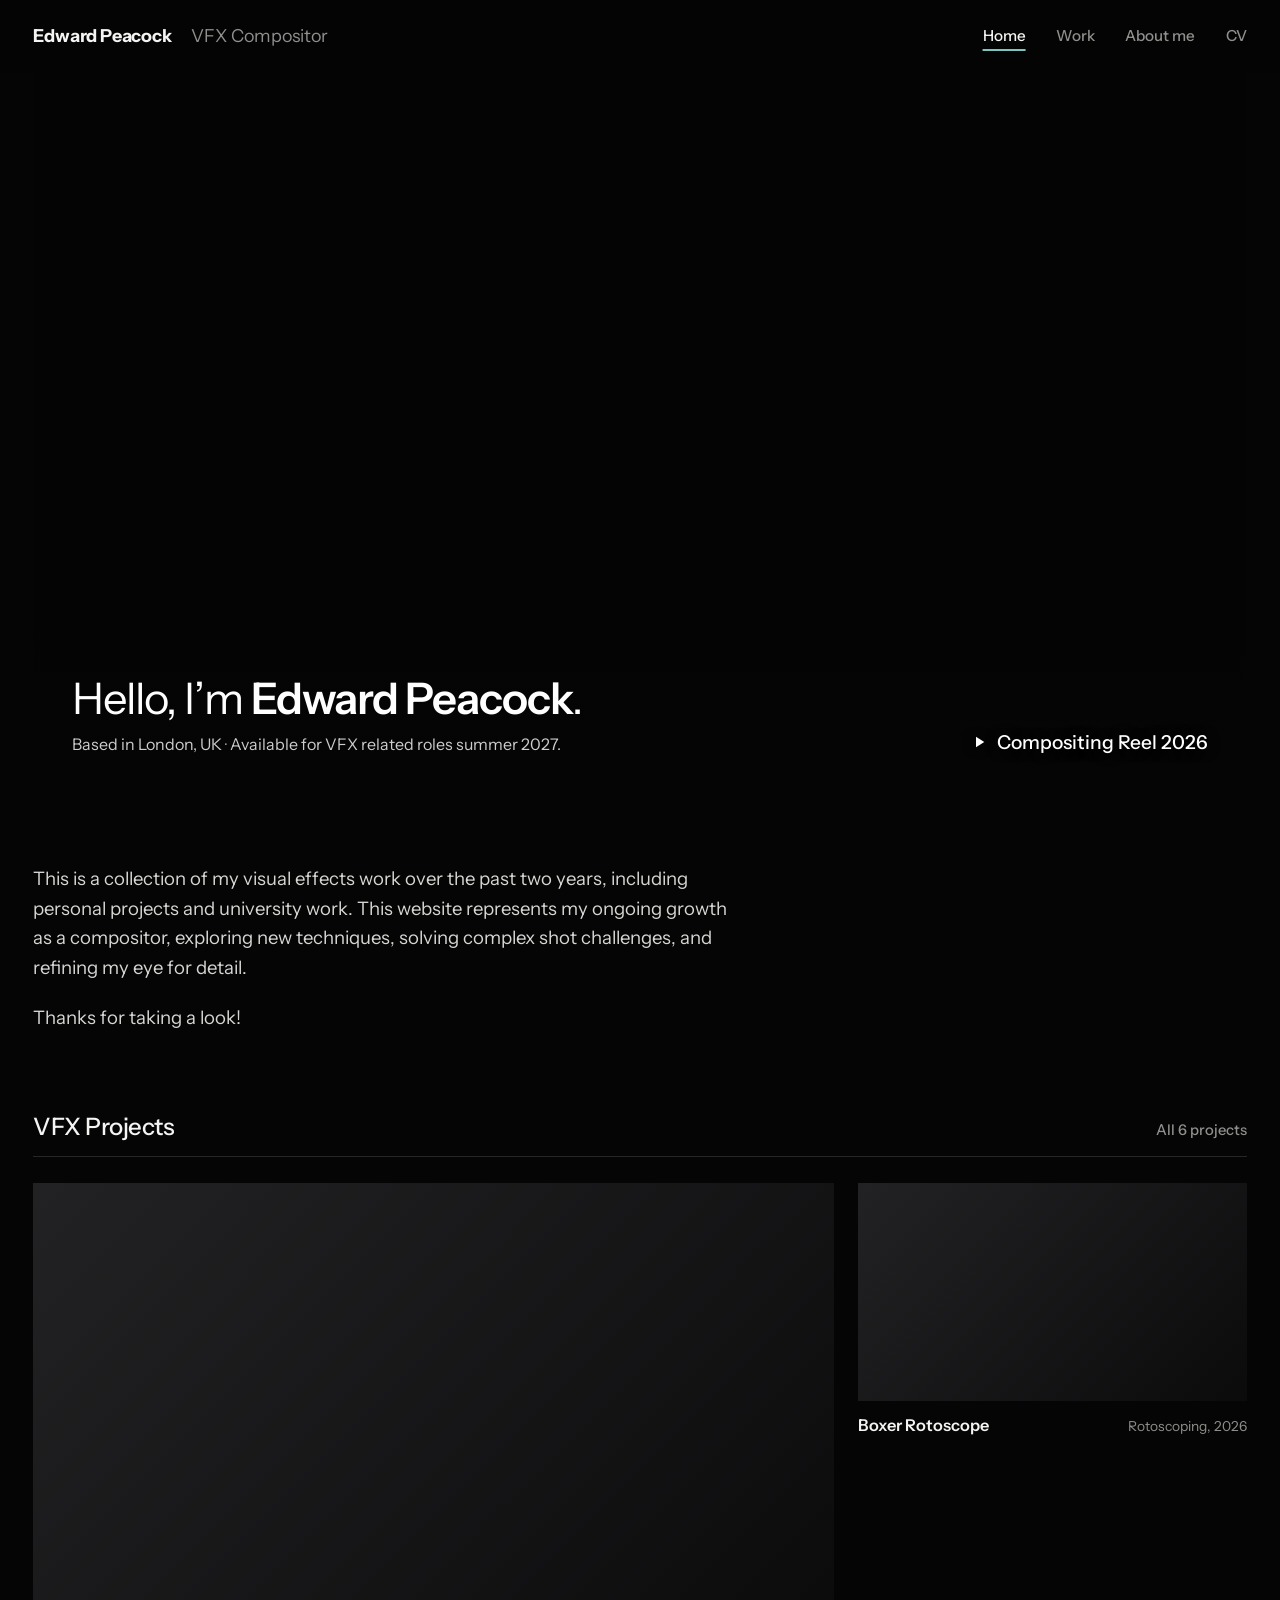
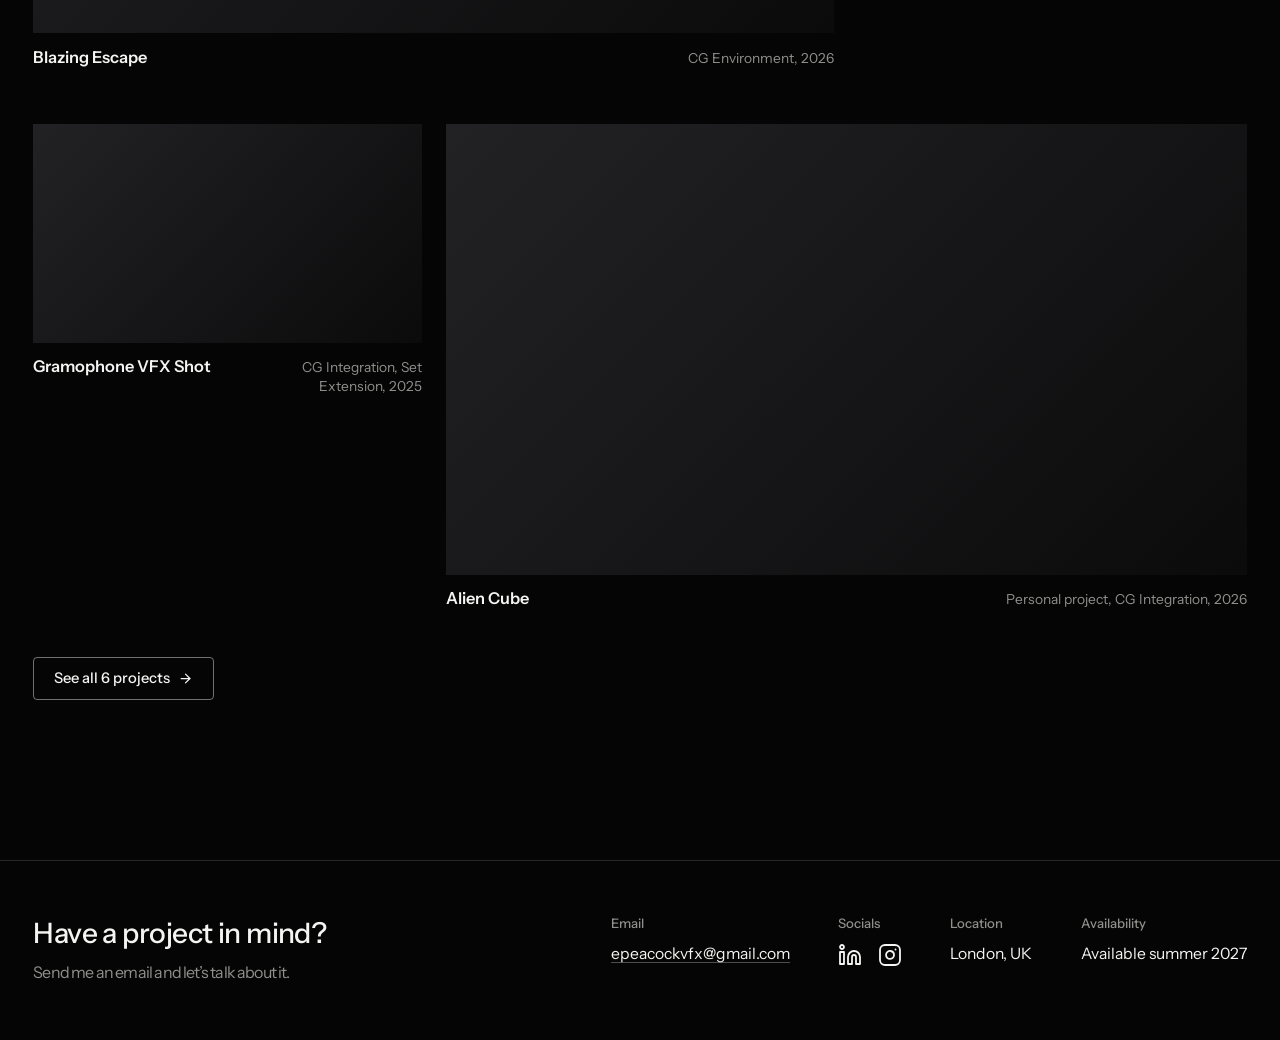
==== index.html @ dac6da5d "Photo viewer: smaller details text on computers Co-Authored-By: Claude Opus 5.5 <noreply@anthropic.c" ====
<!doctype html>
<html lang="en-GB">
<head>
<meta charset="utf-8">
<meta name="color-scheme" content="dark">
<meta name="viewport" content="width=device-width,initial-scale=1">
<title>Edward Peacock | VFX Compositor</title>
<meta name="description" content="Showreel and VFX projects from Edward Peacock, a UK-based VFX artist and compositor working in Nuke, Maya and Blender.">
<meta property="og:site_name" content="Edward Peacock">
<meta property="og:type" content="website">
<meta property="og:locale" content="en_GB">
<meta property="og:title" content="Edward Peacock | VFX Compositor">
<meta property="og:description" content="Showreel and VFX projects from Edward Peacock, a UK-based VFX artist and compositor working in Nuke, Maya and Blender.">
<meta name="theme-color" content="#0b0b0c">
<link rel="icon" href="favicon.ico" sizes="any">
<link rel="icon" type="image/png" sizes="32x32" href="assets/favicon-32.png">
<link rel="icon" type="image/png" sizes="192x192" href="assets/favicon-192.png">
<link rel="apple-touch-icon" href="assets/apple-touch-icon.png">
<link rel="manifest" href="site.webmanifest">
<link rel="preconnect" href="https://fonts.googleapis.com"><link rel="preconnect" href="https://fonts.gstatic.com" crossorigin>
<link href="https://fonts.googleapis.com/css2?family=Instrument+Sans:wght@400;500;600;700&family=JetBrains+Mono:wght@400;500&display=swap" rel="stylesheet">
<link rel="stylesheet" href="css/style.css?v=82">
<link rel="stylesheet" href="css/redesign.css?v=95">
</head>
<body class="home">
<div id="site-header"></div>
<main>
<noscript><section class="wrap"><p class="lede desc">This portfolio needs JavaScript to display. Please enable it to see the work.</p></section></noscript>
<section class="home-stage"><div id="reel" data-home></div>
<div class="stage-text"><div class="hero-copy"><h1 class="hero-title">Hello, I’m <strong>Edward Peacock</strong>.</h1><div class="stage-status" id="stage-status"></div></div><a class="stage-link cue-arrow" href="#work" aria-label="Scroll down to my work"><svg viewBox="0 0 24 24" width="34" height="34" fill="none" stroke="currentColor" stroke-width="2.3" stroke-linecap="round" stroke-linejoin="round" aria-hidden="true"><line x1="12" y1="4" x2="12" y2="19"/><polyline points="5 12 12 19 19 12"/></svg></a></div></section>
<section class="wrap reel-desc"><p class="lede desc">This is a collection of my visual effects work over the past two years, including personal projects and university work. This website represents my ongoing growth as a compositor, exploring new techniques, solving complex shot challenges, and refining my eye for detail.</p><p class="lede desc">Thanks for taking a look!</p></section>
<section class="wrap" id="work"><div class="section-head"><h2>VFX Projects</h2><a href="work.html">See all work</a></div>
<div class="grid" id="work-grid" data-limit="4"></div>
<a class="more-work" id="more-work" href="work.html"><span>See all projects</span><svg viewBox="0 0 24 24" width="20" height="20" fill="none" stroke="currentColor" stroke-width="2" stroke-linecap="round" stroke-linejoin="round" aria-hidden="true"><line x1="5" y1="12" x2="19" y2="12"/><polyline points="12 5 19 12 12 19"/></svg></a></section>
</main>
<div id="site-footer"></div>
<script src="data/site.js?v=87"></script>
<script src="js/protect.js?v=82"></script>
<script src="js/layout.js?v=82"></script>
<script src="js/smooth-scroll.js?v=82"></script>
<script src="js/video.js?v=82"></script>
<script src="js/projects.js?v=82"></script>
<script src="js/pages.js?v=82"></script>
</body>
</html>
---- css/style.css ----
:root{
  --bg:#0b0b0c; --panel:#141415; --text:#eeece8; --muted:#9e9ea2; --line:#28282a; --line-hi:#424244;
  --panel-hi:#1b1b1d; --accent:#3f938e; --accent-hi:#7cc4bd;
  --radius:12px;
  --space-s:1.25rem; --space-m:2rem; --space-l:clamp(2rem,5vw,4rem); --content-w:80%; --header-h:10.5rem; --foot-row-h:6.5rem; --foot-contact-h:6.75rem; --footer-h:calc(var(--foot-row-h) + var(--foot-contact-h));
  --head:"Inter",system-ui,sans-serif; --body:"Inter",system-ui,sans-serif; --display:"Space Grotesk","Inter",system-ui,sans-serif; --mono:"JetBrains Mono",ui-monospace,Menlo,Consolas,monospace;
  --pad:clamp(1.25rem,4vw,3.5rem); --ease:cubic-bezier(.2,.7,.2,1);
}
*{box-sizing:border-box;margin:0}
html{scroll-behavior:smooth;-webkit-text-size-adjust:100%}
body{background:radial-gradient(1100px 560px at 90% -8%,rgba(255,255,255,.045),transparent 65%) no-repeat,var(--bg);color:var(--text);font:400 1.0625rem/1.65 var(--body);-webkit-font-smoothing:antialiased}
img{max-width:100%;display:block}
::selection{background:var(--accent);color:#fff}
a{color:inherit;text-decoration:none}
:focus-visible{outline:2px solid var(--text);outline-offset:3px}
.wrap{padding-inline:var(--pad);max-width:1600px;margin-inline:auto}
.wrap.wide{max-width:1800px}

/* Header */
#site-header{position:fixed;inset:0 0 auto;z-index:10;background:linear-gradient(rgba(11,11,12,.82),rgba(11,11,12,0))}
.bar{display:flex;justify-content:space-between;align-items:center;padding:1.1rem var(--pad)}
.brand{display:flex;flex-direction:column;align-items:flex-start;min-width:0;font-family:var(--head);--brand-size:clamp(1.05rem,1.9vw,1.5rem)}
.brand-line{display:flex;align-items:baseline;min-width:0}
.brand-name{font-weight:600;font-size:var(--brand-size);line-height:1.2;white-space:nowrap}
.brand-tail{display:inline-flex;align-items:baseline;white-space:nowrap;overflow:hidden;max-width:30em;padding-left:.7em}
.brand-sep{color:var(--line-hi);margin-right:.7em;font-size:var(--brand-size);font-weight:400}
.brand-role{font-weight:400;font-size:calc(var(--brand-size)*.85);line-height:1.2;color:var(--muted)}
.brand-status{display:flex;flex-direction:column;gap:.3rem;margin-top:.45rem;font-family:var(--mono);font-size:.92rem;line-height:1.4;letter-spacing:.03em;color:var(--muted);overflow:hidden;max-height:5rem;transition:opacity .3s ease,max-height .35s var(--ease),margin .35s var(--ease)!important}
.brand-status span{display:inline-flex;align-items:center;gap:.55rem}
.brand-status svg{width:18px;height:18px}
.brand-status svg{flex:none;color:var(--accent-hi)}
.scrolled .brand-status{opacity:0;max-height:0;margin-top:0}
.home-btn{display:inline-grid;place-items:center;width:2.7rem;height:2.7rem;margin-top:1.1rem;border:1px solid var(--line-hi);border-radius:50%;color:var(--muted);transition:color .3s,border-color .3s}
.home-btn:hover,.home-btn[aria-current]{color:var(--text);border-color:var(--muted)}
/* Scrolled: the name shrinks slightly and the role (with its divider) fades out and collapses (class selectors outrank the site-wide "minimal motion" rule) */
.brand-name,.brand-tail{transition:font-size .35s var(--ease),opacity .3s ease,max-width .35s var(--ease),padding .35s var(--ease)!important}
.scrolled .brand{--brand-size:clamp(.95rem,1.55vw,1.2rem)}
.scrolled .brand-tail{opacity:0;max-width:0;padding-left:0}
@media(max-width:760px){.brand-line{flex-direction:column}.brand-tail{padding-left:0}.brand-sep{display:none}}
nav{display:flex;gap:2rem}
nav a{color:var(--muted);transition:color .3s}
nav a:hover{color:var(--text)}
nav a[aria-current]{color:#fff;font-weight:500;text-decoration:underline;text-decoration-color:#fff;text-decoration-thickness:2px;text-underline-offset:.45em}
.menu-btn{display:none;background:none;border:0;color:var(--text);font:inherit;cursor:pointer;padding:.5rem}
@media(max-width:760px){
  .menu-btn{display:block;flex:none}
  .bar{gap:1rem}
  .brand{font-size:1rem}
  nav{position:fixed;inset:0;background:var(--bg);flex-direction:column;justify-content:center;padding:var(--pad);gap:1rem;
      opacity:0;visibility:hidden;transition:opacity .4s var(--ease),visibility .4s;z-index:-1}
  nav a{font:600 2.5rem/1.2 var(--head);letter-spacing:-.02em;color:var(--muted)}
  nav a[aria-current]{font-weight:600}
  #site-header.open nav{opacity:1;visibility:visible}
}

/* Type */
h1,h2,h3{font-family:var(--head);font-weight:600;line-height:1.1;letter-spacing:-.02em}
h1{font-size:clamp(2rem,4.4vw,3.25rem)}
h2{font-size:clamp(1.5rem,2.8vw,2.25rem)}
h3{font-size:1.35rem;margin-top:.9rem}
.lede{font-size:clamp(1.15rem,2vw,1.5rem);color:var(--muted);max-width:34em;margin:1.25rem auto 0;text-align:center}
.hero.center{text-align:center}
.lede.desc.contact-lede{font-size:clamp(1.25rem,2.6vw,1.75rem);line-height:1.35;max-width:none;margin-top:0;color:var(--text)}
/* Descriptions: same font and colour as the footer, slightly larger */
.desc,.card p.desc,.lede.desc{font-family:var(--body);font-size:1.125rem;line-height:1.7;color:var(--muted);font-weight:400;max-width:44em}
.lede.desc{margin:1.25rem auto 0;text-align:center}
p{max-width:38em}
body{min-height:100vh;min-height:100svh;display:flex;flex-direction:column}
main{padding-top:var(--header-h);flex:1;width:100%}
main.fill{display:flex;flex-direction:column;justify-content:center}
main.fill>section{padding-block:clamp(.5rem,2vw,1.5rem);width:100%}
section{padding-block:var(--space-l)}

/* Hero: the one orchestrated moment */
section.hero{padding-block:var(--space-m) var(--space-s)}
.hero h1{line-height:1.05}
section.hero.home-hero{text-align:center;max-width:none;padding-block:.75rem .25rem}
#greeting{font-size:clamp(1.25rem,2vw,1.75rem);font-weight:500;line-height:1.25;color:var(--text)}
.reel-wrap{margin-top:var(--space-s)}
.reel-wrap h2{text-align:left;margin-bottom:.75rem}
.reel-wrap #reel{width:100%}
section.reel-desc{padding-block:var(--space-m) 0}

/* Video */
.video{position:relative;aspect-ratio:16/9;background:#000 center/cover no-repeat;overflow:hidden;border-radius:var(--radius)}
/* Videos: 80% wide, but capped so the whole frame fits on screen (--chrome = space above the video, measured in JS) */
@media(min-width:761px){
  .wrap.wide>.video,.reel-wrap{width:var(--content-w);width:min(var(--content-w),calc((100vh - var(--chrome,15rem) - var(--below,0px) - 1.5rem)*16/9));width:min(var(--content-w),calc((100svh - var(--chrome,15rem) - var(--below,0px) - 1.5rem)*16/9));min-width:min(360px,100%);margin-inline:auto}
}
.video iframe{position:absolute;inset:0;width:100%;height:100%;border:0}
.video video.loop{position:absolute;inset:0;width:100%;height:100%;object-fit:cover}
/* Only the button starts playback (not the whole frame). The frame just gets a light dim behind it. */
.video[data-vimeo]::before{content:"";position:absolute;inset:0;background:rgba(0,0,0,.22);pointer-events:none}
.video iframe{z-index:1}
.video .play{z-index:1;position:absolute;left:50%;top:50%;transform:translate(-50%,-50%);border:0;background:none;color:#fff;cursor:pointer;display:flex;flex-direction:column;align-items:center;gap:.9rem;padding:.5rem}
.video .play-label{font:500 .85rem/1 var(--mono);letter-spacing:.08em;text-transform:uppercase}
/* Play button (now a solid disc: see v54 at the end of this file). Original note: In Chrome/Edge, js/video.js added a lens distortion
   (SVG displacement of the video behind it, with red/green/blue split at the rim); other browsers get the blur only. */
.video .play svg{box-sizing:border-box;width:84px;height:84px;padding:26px;color:#fff;background:rgba(255,255,255,.06);border:1px solid rgba(255,255,255,.22);border-radius:50%;-webkit-backdrop-filter:blur(10px) saturate(1.5);backdrop-filter:blur(10px) saturate(1.5);box-shadow:inset 0 0 0 1px rgba(255,255,255,.12),inset 0 2px 5px rgba(255,255,255,.55),inset 0 -2px 5px rgba(255,255,255,.28),inset 0 0 22px rgba(0,0,0,.22),0 10px 34px rgba(0,0,0,.3);transition:transform .5s var(--ease),background .3s}
.video .play:hover svg{transform:scale(1.06);background:rgba(255,255,255,.12)}
.video.empty{display:grid;place-items:center;background:var(--panel);color:var(--muted)}

/* Work grid */
.grid{display:grid;grid-template-columns:repeat(2,1fr);gap:var(--space-m) var(--pad)}
.card{display:block}
.thumb{aspect-ratio:16/9;overflow:hidden;border-radius:var(--radius);background:var(--panel)}
.thumb img,.thumb .ph{width:100%;height:100%;object-fit:cover;transition:transform 1.2s var(--ease)}
.thumb .ph{background:linear-gradient(135deg,#222224,#0b0b0c)}
.card:hover .thumb>*{transform:scale(1.05)}
/* Work page: a rounded red border appears around a thumbnail on hover (and keyboard focus) */
.thumb{position:relative}
.thumb::after{content:"";position:absolute;inset:0;border:3px solid var(--accent-hi);border-radius:inherit;opacity:0;pointer-events:none;transition:opacity .25s ease!important}
.card:hover .thumb::after,.card:focus-visible .thumb::after{opacity:1}
.card p{color:var(--muted);font-size:.95rem}
.card{text-align:center}
.card p.desc{margin-inline:auto}
.section-head{display:flex;justify-content:space-between;align-items:baseline;gap:1rem;margin-bottom:var(--space-m)}
.section-head a{color:var(--muted);border-bottom:1px solid var(--line);transition:color .3s}
.section-head a:hover{color:var(--text);border-color:var(--muted)}
@media(min-width:761px){.grid>.card:last-child:nth-child(odd){grid-column:1/-1;justify-self:center;width:calc(50% - var(--pad)/2)}}
@media(max-width:760px){.grid{grid-template-columns:1fr}}

/* Project page */
#project header{padding-block:1rem 1.5rem}
.desc-block{text-align:center;padding-block:var(--space-l) var(--space-m)}
.desc-title{margin-bottom:.75rem}
.desc-block .desc{margin-inline:auto}
.desc-block .desc+.desc{margin-top:1em}
.desc a{color:var(--text);text-decoration:underline;text-decoration-color:var(--line-hi);text-underline-offset:.2em;word-break:break-word;transition:text-decoration-color .3s}
.desc a:hover{text-decoration-color:var(--text)}
.specs{max-width:44em;margin:0 auto;padding:0 var(--pad) 3rem}

/* About / Contact */
/* Balanced layout: portrait and text are two equal-weight blocks of similar height, centred as a pair under the title; the software strip runs full width underneath. */
.split{display:grid;grid-template-columns:minmax(260px,330px) minmax(0,31rem);gap:clamp(2.5rem,6vw,5rem);align-items:center;justify-content:center;max-width:1100px;margin-inline:auto}
.about-hero{text-align:center}
.split-left{display:flex;flex-direction:column;gap:1rem;min-width:0}
.portrait{flex:none;width:100%;aspect-ratio:1197/1600;background:url(../assets/headshot.jpg) center/100% 100% no-repeat,#151516;-webkit-touch-callout:none;-webkit-user-select:none;user-select:none;overflow:hidden;border-radius:var(--radius)}
.split .prose p{font-size:1.25rem;line-height:1.7}
.prose p+p{margin-top:1.4em}
/* Trim the empty line-height space above the first line and below the last, so the photo's top and bottom edges line up with the text itself */
@supports (text-box:trim-both cap alphabetic){.prose{text-box:trim-both cap alphabetic}}
/* Info page: the contact block sits below the about section */
.info-contact{padding-top:var(--space-s)!important}
.contact-lede br{display:none}
.actions{display:flex;flex-wrap:wrap;justify-content:center;gap:1rem;margin-top:1rem}
.btn{display:inline-flex;align-items:center;gap:.7rem;padding:.85rem 1.4rem;border:1px solid var(--line-hi);border-radius:99px;background:var(--panel);color:var(--text);font-size:1rem;line-height:1.2;word-break:break-word;transition:border-color .3s,background .3s,transform .4s var(--ease)}
.btn svg{color:var(--accent-hi);flex:none}
.btn:hover{border-color:var(--muted);background:var(--panel-hi);transform:translateY(-2px)}
@media(max-width:980px){.split{grid-template-columns:1fr;justify-items:center;text-align:center}.split-left{width:100%;max-width:440px;align-items:center}.portrait{width:min(320px,75%)}}

.foot{display:grid;grid-template-columns:1fr auto 1fr;align-items:center;gap:1rem;padding-block:2.5rem;border-top:1px solid var(--line);color:var(--muted);font-size:.95rem}
.foot>*{max-width:none}
.foot>:first-child{justify-self:start;text-align:left}
.foot>:last-child{justify-self:end;text-align:right}
.foot>.sound-btn{justify-self:center}
@media(max-width:760px){
  .foot{grid-template-columns:1fr;justify-items:center;gap:.75rem;text-align:center}
  .foot>:first-child,.foot>:last-child{justify-self:center;text-align:center}
}

.sound-btn{display:inline-flex;align-items:center;gap:.5rem;background:none;border:0;color:inherit;font:inherit;cursor:pointer;padding:0;transition:color .3s}
.sound-btn svg{color:var(--accent-hi)}
.sound-btn:hover{color:var(--text)}

/* Page transition: a simple fade out, then fade in on the next page */
html{background:var(--bg)}
body{animation:fade-in .5s ease-out}
@keyframes fade-in{from{opacity:0}to{opacity:1}}
body.leaving{opacity:0;transition:opacity .4s ease-in-out}

/* Motion is kept minimal by default (same as a "reduce motion" setting); the page fade is the only transition left */
*:not(body){animation-duration:.01ms!important;animation-delay:0s!important;transition-duration:.01ms!important}

/* Interactive breakdown: scroll to build the shot layer by layer.
   While it is in view the box grows to fill the screen and the rest of the page fades to black (.bd-dim).
   js/projects.js drives --bd-w (box width), the heading collapse and the dim; the wipe itself is eased there too. */
.bd{padding-block:0;margin-top:var(--space-m)}
.bd-head{text-align:center}
.bd-head-in{padding:.25rem var(--pad) .75rem}
.bd-head .desc-title{margin:0 0 .15rem}
.bd-head .desc{margin-inline:auto;font-size:1rem;line-height:1.5;min-height:1.5em}
.bd-track{height:calc(100vh - var(--header-h) + (var(--n) - 1) * 60vh + 20vh);height:calc(100svh - var(--header-h) + (var(--n) - 1) * 60svh + 20svh)}
.bd-sticky{position:sticky;top:var(--header-h);z-index:12;height:calc(100vh - var(--header-h));height:calc(100svh - var(--header-h));display:flex;flex-direction:column;justify-content:center}
.bd-sticky>*{flex:none}
body.bd-on #site-header:hover{opacity:1!important}
.bd-end #site-footer{display:none}
.bd-dim{position:fixed;inset:0;z-index:11;background:#000;opacity:0;pointer-events:none}
.bd-stage,.bd-steps{width:var(--bd-w,80%);width:var(--bd-w,min(80%,calc((100vh - 15rem)*16/9)));width:var(--bd-w,min(80%,calc((100svh - 15rem)*16/9)));min-width:min(360px,100%);max-width:100%;margin-inline:auto}
.bd-stage{position:relative;aspect-ratio:16/9;overflow:hidden;border-radius:var(--radius);background:var(--panel)}
.bd-layer{position:absolute;inset:0;overflow:hidden}
.bd-layer img{position:absolute;inset:0;width:100%;height:100%;object-fit:cover;-webkit-user-drag:none;user-select:none}
.bd-line{position:absolute;top:0;bottom:0;left:0;width:2px;margin-left:-1px;background:rgba(255,255,255,.9);opacity:0;pointer-events:none}
.bd-tag{position:absolute;left:1rem;bottom:1rem;display:flex;gap:.6rem;align-items:center;padding:.45rem .95rem;border-radius:99px;background:rgba(11,11,12,.74);color:#fff;font-size:.9rem;pointer-events:none}
.bd-tag .bd-num{font-family:var(--mono);font-size:.8rem;color:var(--muted);font-variant-numeric:tabular-nums}
.bd-steps{list-style:none;padding:0;margin-top:.75rem;display:flex;flex-wrap:wrap;justify-content:center;gap:.25rem .5rem}
.bd-steps button{font:inherit;font-size:.9rem;color:var(--muted);background:none;border:0;border-bottom:2px solid transparent;padding:.35rem .6rem;cursor:pointer;transition:color .3s}
.bd-steps button span{font-family:var(--mono);font-size:.75rem;margin-right:.45rem;opacity:.7}
.bd-steps button:hover{color:var(--text)}
.bd-steps button.on{color:#fff;border-bottom-color:#fff}
.bd-steps.compact{flex-wrap:nowrap;gap:.1rem}
.bd-steps.compact button{padding:.35rem .5rem}
.bd-steps.compact button span{margin-right:0;font-size:.8rem;opacity:.9}
@media(max-width:760px){.bd-steps.compact{flex-wrap:wrap}.bd-steps.compact button{padding:.3rem .35rem}}
@media(max-width:760px){.bd-stage,.bd-steps{width:var(--bd-w,100%)}.bd-steps button{font-size:.8rem;padding:.3rem .4rem}}

/* Particle canvas (sits behind all content) */
#bg-particles{position:fixed;inset:0;width:100%;height:100%;pointer-events:none;z-index:-1}

/* Own stacking context so the particle canvas (z-index:-1) paints above the body background instead of behind it */
body{isolation:isolate}

/* ---------- Project pages with no breakdown fit on one screen (desktop). Pure CSS: the footer has a fixed height, #project fills the rest,
   and the video takes whatever space is left, so nothing moves after load. The page stays hidden (.proj-wait) until the breakdown check finishes. ---------- */
.proj-wait main,.proj-wait #site-footer{visibility:hidden}
@media(min-width:761px){
  .foot{height:var(--foot-row-h);padding-block:0}
  .foot-contact{height:var(--foot-contact-h)}
  .proj-fit #project{display:flex;flex-direction:column;height:calc(100vh - var(--header-h) - var(--footer-h));height:calc(100svh - var(--header-h) - var(--footer-h))}
  .proj-fit #project>*{flex:none}
  .proj-fit #project header{padding-block:.25rem .75rem}
  .proj-fit #project>.wrap.wide{width:100%;flex:1 1 0;min-height:0;container-type:size;display:grid;place-items:center}
  .proj-fit .wrap.wide>.video{width:min(80cqw,calc(100cqh*16/9));min-width:0;margin:0}
  .proj-fit .desc-block{padding-block:var(--space-s) 0}
  .proj-fit .specs{padding-bottom:var(--space-s)}
}

/* ---------- Software strip (About): one line, sliding right like a conveyor belt ---------- */
.marquee{overflow:hidden;width:100%;padding-block:var(--space-m);--mq-l:0px;--mq-r:100%;--mq-f:90px;-webkit-mask-image:linear-gradient(90deg,transparent var(--mq-l),#000 calc(var(--mq-l) + var(--mq-f)),#000 calc(var(--mq-r) - var(--mq-f)),transparent var(--mq-r));mask-image:linear-gradient(90deg,transparent var(--mq-l),#000 calc(var(--mq-l) + var(--mq-f)),#000 calc(var(--mq-r) - var(--mq-f)),transparent var(--mq-r))}
.marquee-track{display:flex;width:max-content;animation:marquee 70s linear infinite}
.marquee ul{display:flex;flex:none;list-style:none;padding:0}
.marquee li{display:flex;align-items:center;white-space:nowrap;padding-left:1.75rem;font:500 clamp(1.2rem,2.25vw,1.8rem)/1.3 var(--display);letter-spacing:.01em;color:rgba(238,236,232,.86);text-shadow:0 0 10px rgba(124,196,189,.35),0 0 22px rgba(124,196,189,.15)}
.marquee li::after{content:"";width:5px;height:5px;margin-left:1.75rem;border-radius:50%;background:var(--line-hi)}
@keyframes marquee{from{transform:translateX(-50%)}to{transform:translateX(0)}}
/* the site-wide "minimal motion" rule above would freeze this; a class selector outranks it */
.marquee-track{animation-duration:70s!important}

/* ---------- Scrollbar: slim, transparent track, soft rounded thumb ---------- */
html{scrollbar-width:thin;scrollbar-color:rgba(255,255,255,.22) transparent}
@supports selector(::-webkit-scrollbar){
  html{scrollbar-width:auto;scrollbar-color:auto}
  ::-webkit-scrollbar{width:10px;height:10px}
  ::-webkit-scrollbar-track,::-webkit-scrollbar-corner{background:transparent}
  ::-webkit-scrollbar-button{display:none}
  ::-webkit-scrollbar-thumb{background:rgba(255,255,255,.18);background-clip:content-box;border:3px solid transparent;border-radius:99px}
  ::-webkit-scrollbar-thumb:hover{background:rgba(255,255,255,.4);background-clip:content-box}
}

/* ---------- Home: the showreel fills the whole first screen (header and greeting sit on top of it) ---------- */
.home main{padding-top:0}
.home-stage{position:relative;height:100vh;height:100svh;padding:0;overflow:hidden}
.home-stage #reel.video{position:absolute;inset:0;aspect-ratio:auto;width:100%;height:100%;border-radius:0}
.home-stage #reel .play svg{width:96px;height:96px;padding:30px}
/* After play: the video shrinks to a centred 16:9 frame that fits below the header, so Vimeo's corner controls and settings are on screen */
.home-stage.playing{display:flex;align-items:center;justify-content:center;padding-top:var(--header-h);background:var(--bg)}
.home-stage.playing #reel.video{position:relative;inset:auto;flex:none;aspect-ratio:16/9;height:auto;width:min(94vw,calc((100vh - var(--header-h) - 3rem)*16/9));width:min(94vw,calc((100svh - var(--header-h) - 3rem)*16/9));border-radius:var(--radius)}
.home-stage.playing .stage-text{display:none}
.stage-text{position:absolute;inset:auto 0 0;z-index:2;display:flex;justify-content:space-between;align-items:flex-end;gap:1rem;padding:5rem var(--pad) var(--space-m);background:linear-gradient(rgba(11,11,12,0),rgba(11,11,12,.8) 55%,#0b0b0c);pointer-events:none}
.stage-text #greeting{font-size:clamp(1.25rem,2vw,1.75rem);font-weight:500;line-height:1.25;color:var(--text)}
.stage-link{pointer-events:auto;flex:none;color:var(--muted);border-bottom:1px solid var(--line-hi);transition:color .3s,border-color .3s}
.stage-link:hover{color:var(--text);border-color:var(--muted)}
@media(max-width:760px){.stage-text{flex-direction:column;align-items:flex-start}}

/* ---------- Typography: Inter for headings, body and UI; JetBrains Mono for metadata (tags, years, step numbers) ---------- */
.desc.meta,.card p.desc.meta,.lede.desc.meta{font-family:var(--mono);font-size:.85rem;line-height:1.5;letter-spacing:0}

/* ---------- About me: everything (text, portrait, software strip, contact) fits on one screen on desktop ---------- */
.split-right{min-width:0}
.split-right h1{margin-bottom:3.5rem}
@media(max-width:980px){.split-right{display:contents}.split-right h1{order:-1;text-align:center}}
@media(min-width:981px) and (min-height:640px){
  main.fill{flex:none;height:100vh;height:100svh;justify-content:center;padding-bottom:1.25rem;min-height:0}
  main.fill>section{padding-block:.35rem}
  main.fill>.split{flex:none;height:50vh;height:50svh;min-height:300px;width:100%;container-type:size;grid-template-columns:auto minmax(0,38rem);grid-template-rows:auto;align-items:start;align-content:end;padding-block:0 .5rem}
  .split-left{height:auto;min-height:0}
  .split-left .portrait{height:76.5cqh;width:auto;aspect-ratio:1197/1600;background-size:cover}
  .split-right h1{text-box:trim-both cap alphabetic}
  .split .prose p{font-size:clamp(.95rem,1.05vw + .3rem,1.1rem);line-height:1.6}
  .prose p+p{margin-top:1em}
  .marquee{flex:none;padding-block:1.5rem;margin-top:.75rem}
  .marquee li{font-size:clamp(1rem,1.6vw,1.4rem)}
  .contact-lede{font-size:clamp(1.15rem,1.8vw,1.5rem)!important}
  .actions{margin-top:0}
}
@media(min-width:981px) and (min-height:640px) and (max-height:800px){.split .prose p{font-size:.98rem;line-height:1.55}.split-right h1{margin-bottom:3rem}}

.work-cue{display:table;margin:.9rem auto 0}
#work-grid{scroll-margin-top:calc(var(--header-h) - 1rem)}

/* ---------- Dark colour scheme: even before styles apply, text is light and the canvas dark (no black-text flash) ---------- */
html{color-scheme:dark;color:var(--text)}

/* ---------- About me: no fade-from-black on the text. The page fade made the white text look black for a moment while it brightened,
   so the text appears at full colour straight away and only the photo and software strip fade in. ---------- */
.info-page{animation:none}
.info-page .portrait,.info-page .marquee{animation:fade-in .5s ease-out both;animation-duration:.5s!important}
.info-page .marquee-track{animation-duration:70s!important}

/* ---------- About me: more room between "Like what you see?..." and the contact buttons ---------- */
.actions{margin-top:1.75rem}
@media(min-width:981px) and (min-height:640px){.actions{margin-top:clamp(1rem,3.4svh,2.25rem)}}

/* ---------- Project pages without a breakdown: a small gap between the video and the footer line ---------- */
@media(min-width:761px){.proj-fit .wrap.wide>.video{width:min(80cqw,calc((100cqh - 2rem)*16/9))}}
@media(max-width:760px){.proj-fit #project{padding-bottom:1.25rem}}

/* ---------- Breakdown: Zoom button on the image ---------- */
.bd-img{position:absolute;inset:0;background:center/cover no-repeat;-webkit-user-select:none;user-select:none}
.bd-zoom{position:absolute;top:1rem;right:1rem;z-index:3;display:inline-flex;align-items:center;gap:.5rem;padding:.55rem 1rem .55rem .8rem;border-radius:99px;border:1px solid rgba(255,255,255,.25);background:rgba(11,11,12,.74);color:#fff;font:500 .9rem/1 var(--body);cursor:pointer;-webkit-backdrop-filter:blur(8px);backdrop-filter:blur(8px);transition:background .25s ease,border-color .25s ease!important}
.bd-zoom svg{width:18px;height:18px;flex:none}
.bd-zoom:hover,.bd-zoom:focus-visible{background:rgba(11,11,12,.94);border-color:#fff}

/* ---------- Breakdown: full-screen examine viewer (js/viewer.js) ---------- */
.bd-viewer{position:fixed;inset:0;z-index:1000;background:#060607;color:#fff;opacity:0;transition:opacity .22s ease!important;overscroll-behavior:contain;-webkit-user-select:none;user-select:none;-webkit-touch-callout:none}
.bd-viewer.on{opacity:1}
.bdv-canvas{position:absolute;inset:0;overflow:hidden;touch-action:none;cursor:zoom-in}
.bdv-canvas.zoomed{cursor:grab}.bdv-canvas.drag{cursor:grabbing}
.bdv-img{position:absolute;left:0;top:0;transform-origin:0 0;background:center/100% 100% no-repeat;will-change:transform;pointer-events:none;box-shadow:0 20px 60px rgba(0,0,0,.5)}
.bdv-top{position:absolute;inset:0 0 auto;display:flex;justify-content:space-between;align-items:center;gap:1rem;padding:1rem var(--pad);background:linear-gradient(rgba(6,6,7,.85),transparent);pointer-events:none}
.bdv-title{display:flex;gap:.7rem;align-items:baseline;min-width:0;font-size:1rem}
.bdv-num{font:400 .8rem/1 var(--mono);color:var(--muted);font-variant-numeric:tabular-nums}
.bdv-name{overflow:hidden;text-overflow:ellipsis;white-space:nowrap}
.bdv-exit{pointer-events:auto;display:inline-flex;align-items:center;gap:.5rem;flex:none;padding:.6rem 1.1rem .6rem .9rem;border-radius:99px;border:1px solid rgba(255,255,255,.35);background:rgba(20,20,21,.9);color:#fff;font:500 .95rem/1 var(--body);cursor:pointer;transition:background .25s ease,border-color .25s ease!important}
.bdv-exit:hover,.bdv-exit:focus-visible{background:var(--accent);border-color:var(--accent-hi)}
.bdv-bar{position:absolute;bottom:1rem;left:50%;transform:translateX(-50%);display:flex;align-items:center;gap:.2rem;padding:.35rem;border-radius:99px;border:1px solid var(--line-hi);background:rgba(20,20,21,.92);max-width:calc(100vw - 1rem)}
.bdv-btn{display:grid;place-items:center;width:42px;height:42px;border:0;border-radius:50%;background:none;color:#fff;cursor:pointer;transition:background .2s ease!important}
.bdv-btn:hover,.bdv-btn:focus-visible{background:rgba(255,255,255,.14)}
.bdv-btn:disabled{opacity:.3;cursor:default;background:none}
.bdv-pct{min-width:4.2rem;text-align:center;font:400 .85rem/1 var(--mono);color:var(--muted);font-variant-numeric:tabular-nums}
.bdv-hint{position:absolute;bottom:5rem;left:0;right:0;max-width:none;text-align:center;font-size:.85rem;color:var(--muted);pointer-events:none;transition:opacity .6s ease!important}
.bdv-hint.gone{opacity:0}

/* ---------- Image protection: images cannot be picked up, dragged or long-pressed ---------- */
img,.bd-img,.bd-viewer,.portrait{-webkit-user-drag:none;-webkit-touch-callout:none}
.thumb img,.portrait img{pointer-events:none}

/* ---------- PHONES ONLY (screens up to 760px wide). Nothing in this block affects tablets or desktop. ---------- */
@media(max-width:760px){
  /* all text a little smaller (everything is sized in rem, so this scales it together) */
  html{font-size:87.5%}
  .lede.desc,.reel-desc .lede.desc{font-size:.95rem;line-height:1.55}

  /* Home: banner starts at the very top of the page (the header sits over it), 40% taller than before */
  .home-stage{height:auto;padding-top:0;background:var(--bg);overflow:visible}
  .home-stage #reel.video{position:relative;inset:auto;width:100%;aspect-ratio:auto;height:calc(var(--header-h) + 78.75vw);border-radius:0;background:var(--bg)}
  .home-stage #reel video.loop{bottom:-1px;height:calc(100% + 1px)}   /* no hairline seam under the video */
  .home-stage .stage-text{position:static;padding:1.75rem var(--pad) 0;background:none}
  .home-stage.playing{display:block;padding-top:var(--header-h)}
  .home-stage.playing #reel.video{aspect-ratio:16/9;height:auto}
  .home .reel-desc{padding-block:1rem 1.75rem}
  /* Home: only the top 2 projects */
  #work-grid[data-limit] .card:nth-child(n+3){display:none}

  /* Footer: no sound on/off option */
  .sound-btn{display:none}
  .work-page .foot{padding-bottom:1.5rem}

  /* About me: photo gets its own space, text sits beneath it */
  .split{grid-template-columns:1fr;gap:1rem;justify-items:stretch;align-items:start;text-align:left}
  .split-right h1{text-align:center;margin-bottom:.25rem}
  .split-left{max-width:none;width:100%;align-items:center}
  .portrait{width:min(195px,52.5%)}
  .split .prose p{font-size:.968rem;line-height:1.5}   /* about text 10% bigger */
  .prose p+p{margin-top:.8em}

  /* Menu: stars drawn over the menu's dark background too */
  body.menu-open #bg-particles{z-index:11}

  /* Header: "Menu" lines up with the name on the top row */
  .bar{align-items:flex-start}
  .menu-btn{padding:.5rem;margin:-.5rem -.5rem 0 0;line-height:1.2;font-size:1.05rem}
  .scrolled .menu-btn{font-size:.95rem}

  /* Work page: a little space between the title and the "Selected work" button */
  .work-cue{margin-top:1.6rem}

  /* Header sits a little lower */
  :root{--header-h:11.5rem}
  .bar{padding-top:1.6rem}

  /* About me: smaller contact buttons / icons */
  .btn{padding:.55rem .95rem;gap:.5rem;font-size:.88rem}
  .btn svg{width:16px;height:16px}
  .actions{gap:.6rem}

  /* Home: greeting and "Selected work" centred, with more space between them */
  .home-stage .stage-text{align-items:center;text-align:center;gap:1.6rem}
}


/* ================= Restrained look (no glows). Accent colour is set by --accent / --accent-hi at the top of this file ================= */
body::before{content:"";position:fixed;inset:0;z-index:-2;pointer-events:none;
  background:radial-gradient(42% 36% at 14% 16%,rgba(110,100,150,.07),transparent 70%),
             radial-gradient(36% 32% at 90% 82%,rgba(120,110,150,.05),transparent 70%)}
.thumb::after{border-color:var(--accent)}
nav a[aria-current]{text-decoration-color:var(--accent-hi)}
.hero h1::after,.split-right h1::after{content:"";display:block;width:3rem;height:2px;margin:.8rem auto 0;border-radius:2px;background:var(--accent)}
.hero h1::after{margin-left:0}
@media(min-width:761px){.split-right h1::after{margin-left:0}}
.btn:hover,.btn:focus-visible{border-color:var(--accent)}
.bdv-exit:hover,.bdv-exit:focus-visible{color:#fff}

/* Scroll arrow: a clean outlined circle on the right, gently bobbing. No glow, no pulse. */
.stage-link.cue-arrow{display:grid;place-items:center;position:relative;width:4.25rem;height:4.25rem;margin:1.2rem 0 0 auto;padding:0;border:1.5px solid rgba(124,196,189,.5);border-radius:50%;color:var(--text);background:rgba(11,11,12,.55);-webkit-backdrop-filter:blur(8px);backdrop-filter:blur(8px);box-shadow:none;
  transition:border-color .25s ease,background-color .25s ease,color .25s ease;
  animation:none}
.stage-link.cue-arrow:hover,.stage-link.cue-arrow:focus-visible{color:#fff;border-color:var(--accent-hi);background:rgba(63,147,142,.16);box-shadow:none}
.stage-link.cue-arrow svg{width:1.7rem;height:1.7rem;stroke-width:1.7}
.stage-link.cue-arrow:hover,.stage-link.cue-arrow:focus-visible{transition-duration:.25s!important}
/* Home page arrow: same disc as the play button (solid since v54), gently bobbing */
.home-stage .stage-text .cue-arrow{box-sizing:border-box;border:1px solid rgba(255,255,255,.22);background:rgba(255,255,255,.06);color:#fff;-webkit-backdrop-filter:blur(10px) saturate(1.5);backdrop-filter:blur(10px) saturate(1.5);box-shadow:inset 0 0 0 1px rgba(255,255,255,.12),inset 0 2px 5px rgba(255,255,255,.55),inset 0 -2px 5px rgba(255,255,255,.28),inset 0 0 22px rgba(0,0,0,.22),0 10px 34px rgba(0,0,0,.3);
  animation:cue-bounce 2s ease-in-out infinite;animation-duration:2s!important;animation-delay:0s!important;animation-iteration-count:infinite!important}
.home-stage .stage-text .cue-arrow:hover,.home-stage .stage-text .cue-arrow:focus-visible{background:rgba(255,255,255,.12);border-color:rgba(255,255,255,.22);box-shadow:inset 0 0 0 1px rgba(255,255,255,.12),inset 0 2px 5px rgba(255,255,255,.55),inset 0 -2px 5px rgba(255,255,255,.28),inset 0 0 22px rgba(0,0,0,.22),0 10px 34px rgba(0,0,0,.3)}
@keyframes cue-bounce{0%,100%{transform:translateY(0)}50%{transform:translateY(10px)}}
@media(min-width:761px){.stage-text .cue-arrow{position:absolute;left:auto;right:var(--pad);bottom:var(--space-m);margin:0}}
@media(max-width:760px){
  .stage-link.cue-arrow{width:3.75rem;height:3.75rem}
  .stage-link.cue-arrow svg{width:1.5rem;height:1.5rem}
  .home-stage .stage-text .cue-arrow{position:relative;left:auto;right:auto;bottom:auto;margin:0;align-self:flex-end}
  .stage-link.work-cue.cue-arrow{margin-top:1.6rem}
}

/* Project pages: a clear "there is more below the video" prompt (shown only when the project has a description and breakdown) */
.proj-cue-row{display:flex;justify-content:center;padding:1.1rem var(--pad) 0}
.proj-cue-row[hidden]{display:none}
.proj-cue{display:inline-flex;align-items:center;gap:.7rem;padding:.7rem 1.25rem .7rem 1.4rem;border:1px solid var(--line-hi);border-radius:99px;color:var(--text);background:rgba(20,20,21,.6);font:500 .95rem/1 var(--head);letter-spacing:-.005em;transition:border-color .25s ease,background-color .25s ease!important}
.proj-cue:hover,.proj-cue:focus-visible{border-color:var(--accent-hi);background:rgba(63,147,142,.14)}
.proj-cue svg{flex:none;width:1.1rem;height:1.1rem;color:var(--accent-hi);animation:proj-cue-bob 1.8s ease-in-out infinite;animation-duration:1.8s!important;animation-iteration-count:infinite!important}
@keyframes proj-cue-bob{0%,100%{transform:translateY(-2px)}50%{transform:translateY(3px)}}
@media(min-width:761px){body.has-cue #project{--below:4.25rem}}
#proj-more{scroll-margin-top:calc(var(--header-h) - 1rem)}

/* ---------- Footer contact info (all pages that have a footer) ---------- */
.foot-contact{display:flex;flex-direction:column;align-items:center;justify-content:center;gap:.7rem;padding-block:1.5rem 1.25rem;border-top:1px solid var(--line)}
.foot-contact+.foot{border-top:0;padding-top:0}
.foot-title{margin:0;font-family:'JetBrains Mono',monospace;font-size:.72rem;font-weight:500;letter-spacing:.14em;text-transform:uppercase;color:var(--muted)}
.foot-contact .actions{margin-top:0;gap:.6rem}
.foot-contact .btn{padding:.5rem 1rem;gap:.5rem;font-size:.88rem}
.foot-contact .btn svg{width:16px;height:16px}
@media(max-width:760px){.foot-contact{height:auto}.foot-contact .btn{font-size:.82rem;padding:.5rem .85rem}}

#work{scroll-margin-top:calc(var(--header-h) - 2rem)}

/* ---------- v17 tweaks ---------- */

/* Header (desktop): Home / Work / About me line up with the "Edward Peacock | Junior VFX Compositor" line instead of floating mid-header */
@media(min-width:761px){
  .bar{align-items:baseline}
}

/* Footer: one row. Name on the left, sound toggle in the middle, contact info on the right (where the plain email link used to be) */
:root{--foot-contact-h:0rem}
.foot{grid-template-columns:minmax(0,1fr) auto minmax(0,1fr)}
.foot>.foot-contact{justify-self:end;text-align:right}
.foot .foot-contact{display:flex;flex-direction:column;align-items:flex-end;justify-content:center;gap:.6rem;height:auto;padding:0;border-top:0}
.foot .foot-contact .actions{justify-content:flex-end}
@media(max-width:760px){
  .foot{grid-template-columns:1fr}
  .foot .foot-contact{align-items:center}
  .foot .foot-contact .actions{justify-content:center}
  .foot>.foot-contact{justify-self:center;text-align:center}
}

/* About me: more breathing room around the software strip */
@media(min-width:981px) and (min-height:640px){
  main.fill>.split{height:46svh}
  .marquee{padding-block:clamp(1.5rem,3.2svh,2.25rem);margin-top:clamp(.75rem,2.4svh,1.5rem)}
}

/* Project pages that fit on one screen: keep a small gap between the description and the footer line */
@media(min-width:761px){.proj-fit .desc-block{padding-bottom:1rem}}

/* Footer on tablets / small laptops: the three contact buttons no longer fit beside the name and sound toggle, so the contact info drops onto its own centred line */
@media(min-width:761px) and (max-width:1180px){
  :root{--foot-row-h:9rem}
  .foot{grid-template-columns:minmax(0,1fr) auto;grid-template-rows:auto auto;row-gap:.9rem;align-content:center}
  .foot>:first-child{grid-column:1;grid-row:1}
  .foot>.sound-btn{grid-column:2;grid-row:1;justify-self:end}
  .foot>.foot-contact{grid-column:1/-1;grid-row:2;justify-self:center;align-items:center;text-align:center}
  .foot .foot-contact .actions{justify-content:center}
}


/* ---------- v18 tweaks ---------- */

/* Page glow (later switched off in v19) */
body::before{background:radial-gradient(42% 36% at 14% 16%,rgba(120,75,200,.09),transparent 70%),radial-gradient(36% 32% at 90% 82%,rgba(130,90,190,.06),transparent 70%)}

/* Name (top left): much bigger and bolder; role stays a fixed, smaller size beside it */
.brand{--brand-size:clamp(1.9rem,3.8vw,3rem)}
.brand-name{font-weight:700;letter-spacing:-.025em;line-height:1.1}
.brand-role{font-size:clamp(1rem,1.5vw,1.3rem)}
.brand-tail{padding-left:.5em}
.scrolled .brand{--brand-size:clamp(1.5rem,2.6vw,2.1rem)}
.scrolled .brand-role{font-size:clamp(.95rem,1.3vw,1.15rem)}
:root{--header-h:12rem}
@media(max-width:760px){
  .brand{--brand-size:clamp(1.75rem,8vw,2.2rem)}
  .scrolled .brand{--brand-size:1.5rem}
  .brand-role{font-size:1rem}
  :root{--header-h:12.5rem}
}

/* About me (desktop): photo spans exactly from the top of the heading to the bottom of the text (height set in js/pages.js) */
@media(min-width:981px) and (min-height:640px){
  main.fill{height:auto;min-height:100vh;min-height:100svh}
  main.fill>.split{height:auto;min-height:0;container-type:normal;align-content:center;align-items:start;padding-block:0}
  .split-left .portrait{height:var(--portrait-h,22rem);width:auto;aspect-ratio:1197/1600;background-size:cover}
}


/* ---------- v19 tweaks ---------- */

/* Background: neutral charcoal, no coloured wash. The accent is only a small, muted accent (underlines, icons, hover borders). */
body::before{background:none}

/* Header name: white divider, role sits closer to the name */
.brand-tail{padding-left:.3em}
.brand-sep{color:#fff;margin-right:.45em;font-weight:300;font-size:calc(var(--brand-size)*.9)}

/* Scroll arrows fade out once the page is scrolled, so they never slide under the Home / Work / About me menu */
.stage-link.cue-arrow{transition:opacity .3s ease!important}
body.scrolled .stage-link.cue-arrow{opacity:0;visibility:hidden;pointer-events:none;transition:opacity .3s ease,visibility 0s .3s!important}

/* About me (desktop): the grid row is exactly as tall as the text; the photo stretches to fill it, top of the heading to the bottom of the last line (width set in js/about.js) */
@media(min-width:981px) and (min-height:640px){
  main.fill>.split{grid-template-columns:var(--photo-w,19rem) minmax(0,38rem);align-items:stretch}
  main.fill>.split>.split-left{align-self:stretch;min-height:0;margin-bottom:-.2rem}
  .split-left .portrait{flex:1 1 0;min-height:0;height:auto;width:100%;aspect-ratio:auto;background-size:cover;background-position:center 30%}
}

/* Footer: contact centred on top, then one continuous thin line, then name on the left and sound toggle on the right */
@media(min-width:761px){
  :root{--foot-row-h:9rem}
  .foot{grid-template-columns:1fr 1fr;grid-template-rows:auto auto auto;grid-template-areas:"contact contact" "rule rule" "name sound";column-gap:0;row-gap:.9rem;align-content:center;align-items:center;border-top:0}
  .foot::before{content:"";grid-area:rule;height:1px;width:100%;background:var(--line)}
  .foot>p:first-child{grid-area:name;justify-self:start;text-align:left;padding:0;border:0}
  .foot>.sound-btn{grid-area:sound;justify-self:end;justify-content:flex-end;padding:0;border:0}
  .foot>.foot-contact{grid-area:contact;justify-self:center;align-items:center;text-align:center}
  .foot .foot-contact .actions{justify-content:center}
}


/* ---------- v20 tweaks ---------- */

/* Glow on the software strip text (About me) */
.marquee li{text-shadow:0 0 10px rgba(124,196,189,.4),0 0 22px rgba(124,196,189,.18)}

/* Header: the role sits one word-space from the "|", the same gap as between "Edward" and "Peacock" */
.brand-sep{margin-right:0}
.brand-role::before{content:"\00a0";font-size:var(--brand-size);font-weight:700;letter-spacing:-.025em}
@media(max-width:760px){.brand-role::before{display:none}}

/* Work page arrow: same hover as the homepage arrow (soft white lift, no accent tint) */
.stage-link.work-cue.cue-arrow:hover,.stage-link.work-cue.cue-arrow:focus-visible{background:rgba(255,255,255,.12);border-color:rgba(124,196,189,.5);color:#fff;box-shadow:none}

/* Work page: small count under the title */
.work-count{max-width:none;margin:.7rem 0 0;font-family:var(--mono);font-size:.8rem;line-height:1.4;letter-spacing:.14em;text-transform:uppercase;color:var(--muted)}


/* ---------- v21 tweaks ---------- */

/* Header "|": a thin hairline from the baseline to the cap height instead of a large, heavy glyph; one word-space on each side */
.brand-sep{font-size:0;line-height:0;color:transparent;width:1px;height:calc(var(--brand-size)*.75);margin:0;padding:0;background:#fff;overflow:hidden}
.brand-tail{padding-left:0}
.brand-tail::before{content:"\00a0";font-size:var(--brand-size);font-weight:700;letter-spacing:-.025em}
@media(max-width:760px){.brand-tail::before{display:none}}

/* Project pages: the top-left header starts minimised (name only), exactly like after scrolling down the homepage; the video gets the extra room */
body.proj-min{--header-h:8rem}
body.proj-min .brand{--brand-size:clamp(1.5rem,2.6vw,2.1rem)}
body.proj-min .brand-status{opacity:0;max-height:0;margin-top:0}
body.proj-min .home-btn{margin-top:.6rem}
body.proj-min #project header{padding-block:.5rem .9rem}
body.proj-min{--content-w:94%}
@media(max-width:760px){body.proj-min{--header-h:10rem}}
/* Title on the left, categories / year on the right, one row, same width as the video */
@media(min-width:761px){
  body.proj-min #project header.wrap{display:flex;justify-content:space-between;align-items:baseline;gap:.5rem 2rem;flex-wrap:wrap;width:var(--vw,var(--content-w));max-width:100%;padding-inline:0;margin-inline:auto}
  body.proj-min #project header .lede{margin:0;max-width:none;text-align:right}
}
.brand-tail{line-height:1.1}


/* ---------- v22 tweaks ---------- */

/* "|" placed explicitly from the cap height down to the baseline of the name (Inter: cap height ~.73em, baseline ~.91em below the top of the line), so it no longer depends on how the browser baseline-aligns an empty box */
.brand-sep{align-self:flex-start;margin-top:calc(var(--brand-size)*.18);height:calc(var(--brand-size)*.73)}

/* Project pages: the role and its divider show at the top and hide once the page is scrolled, like the homepage (the default .scrolled rule) */

/* "|": bottom sits exactly on the text baseline, slightly thicker. Both lines in the role area use the same line height as the name's space, so the maths below lines up (Inter: cap height ~.73em, baseline ~.914em below the top of the line). */
.brand-role{line-height:1.1}
.brand-sep{width:2px;margin-top:calc(var(--brand-size)*.184);height:calc(var(--brand-size)*.73)}


/* ---------- v24 tweaks ---------- */

/* Header: "Edward Peacock  |  Junior VFX Compositor" - two spaces on each side of the "|" (both gaps are built the same way, so they match exactly) */
.brand-tail::before{content:"\00a0\00a0"}
.brand-role::before{content:"\00a0\00a0"}

/* Home button: 20% bigger (2.7rem -> 3.24rem; icon 24px -> 29px in js/layout.js). It is only drawn on pages other than Home (js/layout.js). */
.home-btn{width:3.24rem;height:3.24rem}

/* Work page: "Selected work - 7 projects" sits on the title row, right-aligned, instead of on its own line under the heading */
.work-page .hero.wrap{display:grid;grid-template-columns:minmax(0,1fr) auto;align-items:baseline;column-gap:2rem}
.work-page .hero h1{grid-column:1}
.work-page .work-count{grid-column:2;margin:0;text-align:right;white-space:nowrap}
.work-page .hero .work-cue{grid-column:1/-1}
@media(max-width:760px){
  .work-page .hero.wrap{grid-template-columns:minmax(0,1fr)}
  .work-page .work-count{grid-column:1;margin-top:.5rem;text-align:left;white-space:normal}
}


/* ---------- v24 phone tweaks ---------- */
@media(max-width:760px){
  /* Home: no availability line under the name (London, UK stays) */
  .home .brand-status span:nth-child(2){display:none}
  /* A little more space between the name and the role (they are stacked on phones) */
  .brand-tail{margin-top:.4rem}
  .scrolled .brand-tail{margin-top:0}
  /* Home: the description under the showreel banner is hidden */
  .home .reel-desc{display:none}
}


/* ---------- v25 phone tweaks ---------- */
@media(max-width:760px){
  /* No availability line on any page (London, UK stays) */
  .brand-status span:nth-child(2){display:none}
  /* No Home button on phones (the Menu has Home) */
  .home-btn{display:none}
  /* "Menu" sits on the same baseline as the name */
  .bar{align-items:baseline}
}


/* ---------- v27: gaussian blur on scroll ---------- */

/* 1) Things that fade away when you scroll also blur as they go (and sharpen again when you return to the top) */
.brand-tail{transition:font-size .35s var(--ease),opacity .3s ease,max-width .35s var(--ease),padding .35s var(--ease),filter .3s ease!important}
.scrolled .brand-tail{filter:blur(5px)}
.brand-status{transition:opacity .3s ease,max-height .35s var(--ease),margin .35s var(--ease),filter .3s ease!important}
.scrolled .brand-status,body.proj-min .brand-status{filter:blur(5px)}
.stage-link.cue-arrow{transition:opacity .3s ease,filter .3s ease!important}
body.scrolled .stage-link.cue-arrow{filter:blur(6px);transition:opacity .3s ease,filter .3s ease,visibility 0s .3s!important}

/* 2) Soft blur band under the header: once you scroll, page content blurs as it slides up beneath the name/menu (fades out towards the bottom of the band) */
#site-header::before{content:"";position:absolute;z-index:-1;left:0;right:0;top:0;height:calc(100% + 1.25rem);pointer-events:none;opacity:0;
  -webkit-backdrop-filter:blur(12px);backdrop-filter:blur(12px);
  -webkit-mask-image:linear-gradient(#000 55%,transparent);mask-image:linear-gradient(#000 55%,transparent);
  transition:opacity .35s ease}
body.scrolled #site-header::before{opacity:1}


/* ---------- v28: softer blur, and a progressive (non-linear) blur band ---------- */

/* Gentler blur strengths */
.scrolled .brand-tail{filter:blur(3px)}
.scrolled .brand-status,body.proj-min .brand-status{filter:blur(3px)}
body.scrolled .stage-link.cue-arrow{filter:blur(3px)}

/* Header blur band: four stacked layers, each a little blurrier and fading out over a shorter distance, so the blur builds up gradually
   towards the top of the screen (no hard line where it starts). Layers are injected by js/layout.js. */
#site-header::before{display:none}
.hdr-blur{position:absolute;z-index:-1;left:0;right:0;top:0;height:calc(100% + 3rem);pointer-events:none}
.hdr-blur i{position:absolute;inset:0;opacity:0;transition:opacity .4s ease!important}
body.scrolled .hdr-blur i{opacity:1}
.hdr-blur i:nth-child(1){-webkit-backdrop-filter:blur(.6px);backdrop-filter:blur(.6px);-webkit-mask-image:linear-gradient(#000 0%,rgba(0,0,0,.7) 35%,transparent 100%);mask-image:linear-gradient(#000 0%,rgba(0,0,0,.7) 35%,transparent 100%)}
.hdr-blur i:nth-child(2){-webkit-backdrop-filter:blur(1.4px);backdrop-filter:blur(1.4px);-webkit-mask-image:linear-gradient(#000 0%,rgba(0,0,0,.6) 28%,transparent 78%);mask-image:linear-gradient(#000 0%,rgba(0,0,0,.6) 28%,transparent 78%)}
.hdr-blur i:nth-child(3){-webkit-backdrop-filter:blur(2.8px);backdrop-filter:blur(2.8px);-webkit-mask-image:linear-gradient(#000 0%,rgba(0,0,0,.5) 22%,transparent 56%);mask-image:linear-gradient(#000 0%,rgba(0,0,0,.5) 22%,transparent 56%)}
.hdr-blur i:nth-child(4){-webkit-backdrop-filter:blur(4.5px);backdrop-filter:blur(4.5px);-webkit-mask-image:linear-gradient(#000 0%,rgba(0,0,0,.4) 16%,transparent 36%);mask-image:linear-gradient(#000 0%,rgba(0,0,0,.4) 16%,transparent 36%)}


/* ---------- v37 ---------- */
/* Accent: muted teal (was purple). Change --accent / --accent-hi at the top of this file to try another colour. */

/* Home: "London, UK" and "Available for Junior Compositor roles" sit where the welcome message was (bottom left of the showreel),
   so they are not repeated in the header on the home page */
.home .brand-status{display:none}
.stage-status{display:flex;flex-direction:column;gap:.55rem;font-family:var(--mono);font-size:clamp(.95rem,1.25vw,1.15rem);line-height:1.4;letter-spacing:.03em;color:var(--text)}
.stage-status span{display:inline-flex;align-items:center;gap:.65rem}
.stage-status svg{flex:none;width:20px;height:20px;color:var(--accent-hi)}
@media(max-width:760px){.stage-status{align-items:flex-start;font-size:.95rem}}

/* Contact buttons: the wide email button sits in the middle so the row looks balanced under its centred title */
/* Phones: the buttons wrap, so the email goes on its own centred line underneath instead */
@media(max-width:760px){.actions .btn-mail{order:3}}

/* Footer toggle: click sounds (icon is a mouse pointer, not a speaker, so it isn't confused with video audio) */
.sound-btn[aria-pressed="false"] svg{color:var(--muted)}

.sr-only{position:absolute;width:1px;height:1px;padding:0;margin:-1px;overflow:hidden;clip:rect(0 0 0 0);white-space:nowrap;border:0}

/* ---------- v38 ---------- */

/* Header: the location / availability lines are no longer under the name (home page shows them on the showreel instead) */
.brand-status{display:none}

/* Header: "VFX Compositor" is centred on the "|" divider (it used to sit on the name's baseline, so it looked like it was sagging) */
@media(min-width:761px){.brand-role{position:relative;top:calc((1em - var(--brand-size)) * .365)}}

/* About me: the page stays hidden for a moment until the fonts are loaded and the photo / software strip are sized (js/about.js),
   then everything fades in together, already in place, instead of jumping */
.info-page main,.info-page #site-header{transition:opacity .5s ease!important}
.info-page.lay-wait main,.info-page.lay-wait #site-header{opacity:0}
.info-page .portrait,.info-page .marquee{animation:none}

/* "Still cooking" page (wip.html): unfinished projects link here */
main.wip{display:flex;align-items:center;justify-content:center;min-height:calc(100vh - var(--footer-h,0px));min-height:calc(100svh - var(--footer-h,0px));padding-bottom:var(--space-l)}
.wip-box{display:flex;flex-direction:column;align-items:center;text-align:center;max-width:46rem}
.wip-eyebrow{margin:0 0 1rem;font:500 .8rem/1.4 var(--mono);letter-spacing:.14em;text-transform:uppercase;color:var(--accent-hi)}
.wip-box h1{font-size:clamp(2.2rem,5vw,3.6rem)}
.wip-box .lede{margin-top:1.25rem}
.wip-render{width:min(26rem,100%);margin-top:2.5rem}
.wip-bar{height:6px;border-radius:99px;background:var(--panel-hi);border:1px solid var(--line);overflow:hidden}
.wip-bar i{display:block;height:100%;width:87%;border-radius:inherit;background:linear-gradient(90deg,var(--accent),var(--accent-hi));transform-origin:left;animation:wip-fill 2.6s cubic-bezier(.2,.7,.2,1) both!important;animation-duration:2.6s!important}
@keyframes wip-fill{from{transform:scaleX(0)}to{transform:scaleX(1)}}
.wip-status{display:flex;justify-content:space-between;margin:.7rem 0 0;font:500 .82rem/1.4 var(--mono);letter-spacing:.06em;color:var(--text)}
.wip-eta{margin:.3rem 0 0;font:400 .78rem/1.4 var(--mono);letter-spacing:.04em;color:var(--muted);text-align:right}
.wip-box .actions{margin-top:2.25rem}
@media(max-width:760px){.wip-eta{text-align:left}}
.wip-box .lede{text-wrap:pretty}


/* ---------- Nuke node tree (js/nodetree.js) ---------- */
.nt-block{padding-block:var(--space-m) var(--space-l)}
.nt-block .desc{margin-bottom:1.25rem}
.nt-preview{position:relative;display:block;width:100%;height:clamp(320px,62vh,640px);padding:0;border:1px solid var(--line);border-radius:var(--radius);background:#1d1d1e;overflow:hidden;cursor:zoom-in}
.nt-preview canvas{display:block}
.nt-open{position:absolute;right:1rem;bottom:1rem;display:inline-flex;align-items:center;gap:.5rem;padding:.6rem 1.1rem .6rem .85rem;border-radius:99px;border:1px solid rgba(255,255,255,.25);background:rgba(11,11,12,.8);color:#fff;font:500 .95rem/1 var(--body);-webkit-backdrop-filter:blur(8px);backdrop-filter:blur(8px);transition:background .25s ease,border-color .25s ease!important}
.nt-open svg{width:18px;height:18px;flex:none;color:var(--accent-hi)}
.nt-preview:hover .nt-open,.nt-preview:focus-visible .nt-open{background:rgba(11,11,12,.95);border-color:var(--accent-hi)}
.nt-viewer{background:#2b2b2b}
.nt-canvas{position:absolute;inset:0;touch-action:none;cursor:grab}
.nt-viewer.dragging .nt-canvas{cursor:grabbing}
.nt-chips{position:absolute;top:4.6rem;left:0;right:0;display:flex;gap:.45rem;padding:0 var(--pad);overflow-x:auto;scrollbar-width:none}
.nt-chips::-webkit-scrollbar{display:none}
.nt-chips button{flex:none;padding:.42rem .85rem;border-radius:99px;border:1px solid rgba(255,255,255,.22);background:rgba(20,20,21,.88);color:#e8e8e8;font:500 .78rem/1 var(--mono);letter-spacing:.04em;cursor:pointer;transition:background .2s ease,border-color .2s ease!important}
.nt-chips button:hover,.nt-chips button:focus-visible{border-color:#fff}
.nt-chips button.on{border-color:var(--accent-hi);background:rgba(63,147,142,.35)}
.nt-tip{position:absolute;z-index:2;display:flex;flex-direction:column;gap:.15rem;max-width:22rem;padding:.5rem .7rem;border-radius:8px;border:1px solid rgba(255,255,255,.18);background:rgba(11,11,12,.95);pointer-events:none;font-size:.85rem;line-height:1.3}
.nt-tip strong{font-weight:600;color:#fff}
.nt-tip span{font:400 .75rem/1.35 var(--mono);color:var(--muted)}
.nt-viewer .bdv-top{background:linear-gradient(rgba(20,20,22,.92),rgba(20,20,22,.6) 70%,transparent)}

/* ---------- v49: phone home, under the showreel ----------
   Location + availability line up with the name's left edge, and share one row with the scroll arrow
   (info left, arrow right, vertically centred), instead of a floating centred block with the arrow below it. */
@media(max-width:760px){
  .home-stage .stage-text{flex-direction:row;align-items:center;justify-content:space-between;text-align:left;gap:1rem;padding:1.6rem var(--pad) .25rem}
  .home-stage .stage-text .stage-status{align-items:flex-start;gap:.5rem;font-size:.84rem;letter-spacing:.02em;min-width:0}
  .home-stage .stage-text .stage-status span{gap:.6rem}
  .home-stage .stage-text .stage-status svg{width:17px;height:17px}
  .home-stage .stage-text .cue-arrow{align-self:center;flex:none;width:3.4rem;height:3.4rem;margin:0}
  .home-stage .stage-text .cue-arrow svg{width:26px;height:26px}
}


/* ---------- v53: home status as one plain line (no icons) ---------- */
.stage-status{display:block;font:400 clamp(.95rem,1.2vw,1.1rem)/1.5 var(--body);letter-spacing:.005em;color:var(--text)}
.home-stage .stage-text .stage-status span,.stage-status span{display:inline;gap:0;white-space:normal}
.home-stage .stage-text .stage-status .st-part{white-space:nowrap}
.stage-status .st-sep{color:var(--muted);white-space:normal}
/* desktop: the line sits level with the middle of the scroll arrow */
@media(min-width:761px){.home-stage .stage-text .stage-status{margin-bottom:calc((4.25rem - 1.5em) / 2 - .3rem)}}
@media(max-width:760px){
  .home-stage .stage-text .stage-status{display:block;font-size:.93rem;letter-spacing:0;min-width:0}
  .home-stage .stage-text .cue-arrow{width:3rem;height:3rem}
  .home-stage .stage-text .cue-arrow svg{width:22px;height:22px}
}


/* ---------- v54: solid buttons (no liquid glass), no page fades, no click-sound toggle ---------- */
:root{--btn:#1a1a1b;--btn-hi:#262628;--btn-line:rgba(255,255,255,.16)}
/* Play button and home scroll arrow: plain solid discs */
.video .play svg{background:var(--btn);border:1px solid var(--btn-line);-webkit-backdrop-filter:none;backdrop-filter:none;box-shadow:0 8px 24px rgba(0,0,0,.35)}
.video .play:hover svg{background:var(--btn-hi);transform:scale(1.04)}
.home-stage .stage-text .cue-arrow,.stage-link.cue-arrow{background:var(--btn);border:1px solid var(--btn-line);-webkit-backdrop-filter:none!important;backdrop-filter:none!important;box-shadow:none}
.home-stage .stage-text .cue-arrow:hover,.home-stage .stage-text .cue-arrow:focus-visible,
.stage-link.cue-arrow:hover,.stage-link.cue-arrow:focus-visible,
.stage-link.work-cue.cue-arrow:hover,.stage-link.work-cue.cue-arrow:focus-visible{background:var(--btn-hi);border-color:rgba(255,255,255,.28);box-shadow:none}
/* Pill buttons over images (Zoom, Explore the node tree, Description & breakdown) and viewer controls: solid, no blur */
.bd-zoom,.nt-open,.proj-cue,.bdv-exit,.nt-chips button{background:var(--btn);-webkit-backdrop-filter:none;backdrop-filter:none}
.bd-zoom:hover,.bd-zoom:focus-visible,.nt-preview:hover .nt-open,.nt-preview:focus-visible .nt-open,.proj-cue:hover,.proj-cue:focus-visible,.nt-chips button:hover{background:var(--btn-hi)}
.bdv-bar{background:var(--btn)}
.btn{background:var(--btn)}
.btn:hover{background:var(--btn-hi);transform:none}

/* Changing page: no fade out / fade in */
body,.info-page .portrait,.info-page .marquee{animation:none!important}
body.leaving{opacity:1;transition:none}
.info-page main,.info-page #site-header{transition:none!important}

/* Footer: the click-sound toggle is gone, so the name simply sits on the left */
.sound-btn{display:none!important}


/* ---------- v55: clearer play button, no letterbox bars, showreel pop-up ---------- */
/* Play button: smaller, solid light disc with a dark triangle so it reads as the thing to click. Hover: a gentle lift only. */
.video .play svg,.home-stage #reel .play svg{width:64px;height:64px;padding:20px;color:#0b0b0c;background:#f2f2f0;border:0;box-shadow:0 6px 22px rgba(0,0,0,.45);transition:transform .25s ease,background .25s ease!important}
.video .play:hover svg,.video .play:focus-visible svg{background:#fff;transform:scale(1.06)}
.video .play:focus-visible{outline:none}
.video .play:focus-visible svg{outline:2px solid var(--accent-hi);outline-offset:3px}
@media(max-width:760px){.video .play svg,.home-stage #reel .play svg{width:56px;height:56px;padding:17px}}
/* Players are cropped to the video's own shape (set from Vimeo in js/video.js); black behind just in case */
.video,.video iframe{background-color:#000}
.video.custom-ar{height:auto}
/* Showreel pop-up (home page) */
.reel-pop{position:fixed;inset:0;z-index:1000;display:grid;place-items:center;padding:4.5rem 1rem 1.5rem;background:rgba(0,0,0,.86);opacity:0;transition:opacity .2s ease!important}
.reel-pop.on{opacity:1}
.reel-pop-box{--ar:1.7778;position:relative;width:min(92vw,1600px,calc((100vh - 7rem) * var(--ar)));width:min(92vw,1600px,calc((100svh - 7rem) * var(--ar)));aspect-ratio:var(--ar);background:#000;border-radius:var(--radius);overflow:hidden;box-shadow:0 30px 80px rgba(0,0,0,.6)}
.reel-pop-box iframe{position:absolute;inset:0;width:100%;height:100%;border:0;background:#000}
.reel-pop-close{position:absolute;top:1rem;right:1rem;display:inline-flex;align-items:center;gap:.5rem;padding:.6rem 1.1rem .6rem .9rem;border-radius:99px;border:1px solid var(--btn-line);background:var(--btn);color:#fff;font:500 .95rem/1 var(--body);cursor:pointer;transition:background .2s ease!important}
.reel-pop-close:hover,.reel-pop-close:focus-visible{background:var(--btn-hi)}


/* ---------- v56 ---------- */
/* Showreel pop-up: solid black covers the whole site (no banner showing around the player) */
.reel-pop{background:#000}

/* Home banner: the bottom fades softly into the page instead of ending on a hard edge (the seam) */
.home-stage #reel.video{background:transparent}
.home-stage #reel{-webkit-mask-image:linear-gradient(#000 78%,transparent);mask-image:linear-gradient(#000 78%,transparent)}
@media(max-width:760px){.home-stage #reel{-webkit-mask-image:linear-gradient(#000 62%,transparent);mask-image:linear-gradient(#000 62%,transparent)}}

/* Home (phones): a clear button under the two projects shown, so it's obvious there are more */
.more-work{display:none}
@media(max-width:760px){
  .more-work{display:flex;align-items:center;justify-content:center;gap:.6rem;margin-top:1.25rem;padding:1rem 1.25rem;border:1px solid var(--btn-line);border-radius:var(--radius);background:var(--btn);color:var(--text);font:500 1rem/1.2 var(--body)}
  .more-work:active{background:var(--btn-hi)}
  .more-work svg{color:var(--accent-hi);flex:none}
}

/* About me: "Read more" (phones only) */
.about-toggle{display:none}
@media(max-width:760px){
  .about-more{display:none}
  .open .about-more{display:block}
  .about-toggle{display:inline-flex;align-items:center;gap:.4rem;margin-top:.6rem;padding:.45rem 0;border:0;background:none;color:var(--accent-hi);font:500 .95rem/1.2 var(--body);cursor:pointer}
  .open .about-toggle svg{transform:rotate(180deg)}
}

/* About me on phones: fits on one screen with "Read more" closed (less empty space under the header, a smaller photo,
   tighter spacing round the software strip and the contact buttons) */
@media(max-width:760px){
  .info-page main{padding-top:calc(var(--brand-h, 5.9rem) + .75rem)}
  .info-page .split-right h1{font-size:2rem;margin-bottom:.15rem}
  .info-page .split-right h1::after{margin-top:.45rem}
  .info-page .split{gap:.75rem}
  .info-page .portrait{width:min(126px,36%)}
  .info-page .split .prose p{font-size:.93rem;line-height:1.48}
  .info-page .about-toggle{margin-top:.35rem;padding:.3rem 0}
  .info-page .marquee{padding-block:.6rem}
  .info-page .info-contact{padding-top:.4rem!important}
  .info-page .contact-lede{font-size:1.02rem!important;line-height:1.35}
  .info-page .actions{margin-top:.75rem}
}

/* v58: About page — justified paragraphs everywhere; phones get a left-aligned layout like Work and a plain software list */
.skills-list{display:none}
.split .prose p{text-align:justify;text-justify:inter-word;hyphens:auto;-webkit-hyphens:auto}
@media(max-width:760px){
  .info-page .split{text-align:left}
  .info-page .split-right h1{text-align:left;font-size:1.75rem;letter-spacing:-.02em}
  .info-page .split-right h1::after{margin-left:0;margin-right:auto}
  .info-page .split-left{justify-content:flex-start;align-items:flex-start;justify-self:start}
  .info-page .portrait{margin-left:0;margin-right:auto}
  .info-page .marquee{display:none}
  .info-page .portrait{width:min(112px,32%)}
  .info-page .skills-list{display:block;padding-top:.85rem;padding-bottom:.2rem}
  .info-page .skills-title{font-size:.68rem;font-weight:600;letter-spacing:.14em;text-transform:uppercase;color:var(--muted,#9e9ea2);margin:0 0 .45rem}
  .info-page #skills-list{list-style:none;margin:0;padding:0;display:grid;grid-template-columns:repeat(3,auto);justify-content:space-between;gap:.3rem .75rem}
  .info-page #skills-list li{font-size:.84rem;white-space:nowrap;line-height:1.35;padding-left:.8rem;position:relative}
  .info-page #skills-list li::before{content:"";position:absolute;left:0;top:.55em;width:.3rem;height:.3rem;border-radius:50%;background:var(--accent,#7cc4bd)}
}

/* v59: About on phones — title, then photo beside the software list, then the text; no hyphenation in the justified text */
.split .prose p{hyphens:manual;-webkit-hyphens:manual}
@media(max-width:760px){
  .info-page .split{grid-template-columns:minmax(0,1fr) minmax(0,1fr);column-gap:1.25rem;row-gap:.9rem;justify-items:stretch}
  .info-page .split-right h1{grid-row:1;grid-column:1/-1;font-size:2rem;margin-bottom:0}
  .info-page .split-left{grid-row:2;grid-column:1;width:100%;max-width:none}
  .info-page .portrait{width:100%;margin:0}
  .info-page .skills-list{grid-row:2;grid-column:2;display:flex;flex-direction:column;justify-content:center;padding:0 0 0 1rem;border-left:1px solid var(--line)}
  .info-page .skills-title{margin:0 0 .6rem}
  .info-page #skills-list{display:flex;flex-direction:column;gap:.4rem}
  .info-page #skills-list li{font-size:.95rem}
  .info-page .split .prose{grid-row:3;grid-column:1/-1}
}
@media(max-width:760px){.info-page .skills-list{align-self:stretch}}
@media(max-width:760px){
  .info-page #skills-list li{display:flex;align-items:center;gap:.5rem;padding-left:0}
  .info-page #skills-list li::before{position:static;flex:none}
}
@media(max-width:760px) and (min-height:700px){.info-page .info-contact{padding-top:1.1rem!important}}

/* v60: About on phones — the page grows when "Read more" opens (Safari was squeezing it and pushing the title up under the header),
   an even gap under the photo + software row, a proper gap between paragraphs, and room at the bottom for Safari's toolbar */
@media(max-width:760px){
  .info-page main.fill{flex:1 0 auto;justify-content:flex-start}
  .info-page main.fill>.split{margin-top:auto}
  .info-page main.fill>section:last-child{margin-bottom:auto}
  .info-page .split .prose{margin-top:.7rem}
  .info-page .prose p+.about-more>p:first-child{margin-top:.8em}
  .info-page main.fill:has(#about-text.open){padding-bottom:4.5rem}
  .info-page #about-text.open .about-toggle{margin-top:.6rem}
}
/* v61: phones — no "Like what you see?" line on About; more room under the "About me" title */
@media(max-width:760px){
  .info-page .info-contact{display:none}
  .info-page .split{row-gap:1.6rem}
  .info-page .split .prose{margin-top:0}
  .info-page .actions{margin-top:1.75rem}
}

/* v62: About text — never a lone word on the last line (also helped by a non-breaking space in js/pages.js); phones left-aligned. Work page: 3 per row on computers */
.split .prose p{text-wrap:pretty}
@media(max-width:760px){.info-page .split .prose p{text-align:left}}
@media(min-width:981px){.work-page .grid{grid-template-columns:repeat(3,minmax(0,1fr))}}

/* v63: Work page on computers — bigger cards (tighter gaps), smaller caption text with the tags/year to the right of the title */
@media(min-width:981px){
  .work-page .grid{column-gap:1.25rem;row-gap:2.25rem}
  .work-page .card{display:grid;grid-template-columns:auto minmax(0,1fr);align-items:baseline;column-gap:1rem;text-align:left}
  .work-page .card .thumb{grid-column:1/-1}
  .work-page .card h3{font-size:1.15rem;margin-top:.8rem}
  .work-page .card p.desc.meta{font-size:.72rem;text-align:right;margin:0;max-width:none;justify-self:end;text-wrap:balance}
}
/* About (computers too): the gap after the first paragraph matches the gap between the others */
.prose p+.about-more>p:first-child{margin-top:1.4em}
@media(min-width:981px) and (min-height:640px){.prose p+.about-more>p:first-child{margin-top:1em}}
@media(max-width:760px){.prose p+.about-more>p:first-child{margin-top:.8em}}
/* Home on phones: a slightly shorter banner, so less of the sides of the reel is cropped */
@media(max-width:760px){.home-stage #reel.video{height:calc(var(--header-h) + 64vw)}}

/* v64: footer is just the contact info (the name/role line is gone everywhere); on computers a thin line sits above it */
@media(min-width:761px){
  :root{--foot-row-h:7.5rem}
  .foot{grid-template-columns:1fr;grid-template-rows:auto auto;grid-template-areas:"rule" "contact";row-gap:1.5rem}
}
/* Work page on narrower computers: the tags don't fit beside the title, so they sit just under it */
@media(min-width:981px) and (max-width:1300px){
  .work-page .card{grid-template-columns:minmax(0,1fr)}
  .work-page .card p.desc.meta{text-align:left;justify-self:start;margin-top:.25rem}
}

/* v65: header video — no long-press menu on phones, can't be dragged out */
.home-stage #reel,.home-stage #reel video{-webkit-touch-callout:none;-webkit-user-select:none;user-select:none;-webkit-user-drag:none}

/* v65: Work page — sans-serif labels instead of the monospace ones */
.work-page .work-count{font-family:var(--body);font-weight:500;font-size:.78rem;letter-spacing:.16em}
.work-page .card p.desc.meta{font-family:var(--body);letter-spacing:.01em}
.work-page .foot-title{font-family:var(--body);font-size:.72rem;letter-spacing:.18em}

/* v65: Work page on computers — one clean header row (title left, count right, a hairline under both), the arrow is gone
   (the grid starts right below it), and the grid sits closer so both rows of projects are on screen together */
@media(min-width:981px){
  .work-page main{padding-top:calc(var(--header-h) - .5rem)}
  .work-page .hero.wrap{padding-bottom:0;row-gap:0;align-items:end}
  .work-page .hero h1{margin:0}
  .work-page .work-count{align-self:end;padding-bottom:1.15rem}
  .work-page .hero .work-cue{display:none}
  .work-page .hero.wrap::after{content:"";grid-column:1/-1;height:1px;margin-top:1.4rem;background:linear-gradient(90deg,var(--line) 0%,var(--line) 70%,transparent)}
  .work-page main>section.wrap:not(.hero){padding-top:2rem!important}
  .work-page .grid{column-gap:1.5rem;row-gap:2.5rem}
  .work-page .card h3{font-size:1.1rem;font-weight:600;letter-spacing:-.005em;margin-top:.85rem}
  .work-page .card p.desc.meta{font-size:.8rem;color:var(--muted)}
}
@media(min-width:981px){
  /* the title's accent underline becomes the start of the hairline, so there's one line instead of two */
  .work-page .hero h1::after{display:none}
  .work-page .hero.wrap::after{height:2px;margin-top:1.1rem;background:linear-gradient(90deg,var(--accent) 0 3rem,transparent 3rem),linear-gradient(90deg,var(--line),var(--line) 70%,transparent) 0 100%/100% 1px no-repeat}
  .work-page .work-count{padding-bottom:.55rem}
  /* captions: title and tags line up along the top, whether or not the tags need two lines */
  .work-page .card{align-items:start}
  .work-page .card h3{line-height:1.3}
  .work-page .card p.desc.meta{font-size:.75rem;line-height:1.5;margin-top:calc(.85rem + 3px)}
}
@media(min-width:981px) and (max-width:1300px){.work-page .card p.desc.meta{margin-top:.2rem}}
@media(min-width:981px){.work-page .card{align-content:start}}

/* v66: Work page on computers — both rows of projects, names included, fit on screen without scrolling.
   The grid's width is worked out from the screen height (16:9 thumbnails + caption + gaps), and the title row matches it. */
@media(min-width:981px){
  .work-page{--wk-top:19.5rem;--wk-bottom:1.5rem;--wk-cap:3.4rem;--wk-rg:2rem;--wk-cg:1.5rem;
    --wk-card:calc((100vh - var(--wk-top) - var(--wk-bottom) - var(--wk-rg) - 2 * var(--wk-cap)) / 2 * 16 / 9);
    --wk-card:calc((100svh - var(--wk-top) - var(--wk-bottom) - var(--wk-rg) - 2 * var(--wk-cap)) / 2 * 16 / 9)}
  .work-page .hero.wrap{padding-top:1.75rem}
  .work-page main>section.wrap{max-width:min(1600px,max(1100px,calc(3 * var(--wk-card) + 2 * var(--wk-cg) + 2 * var(--pad))))}
  .work-page .grid{column-gap:var(--wk-cg);row-gap:var(--wk-rg)}
}

/* v67: Home on computers — the "See all 6 projects" button also shows under the four cards, so it's clear there's more */
@media(min-width:761px){
  .more-work{display:flex;width:fit-content;align-items:center;gap:.65rem;margin:2.5rem auto 0;padding:.95rem 1.6rem;border:1px solid var(--btn-line);border-radius:99px;background:var(--btn);color:var(--text);font:500 1.02rem/1.2 var(--body);transition:background .25s ease,border-color .25s ease!important}
  .more-work:hover,.more-work:focus-visible{background:var(--btn-hi);border-color:rgba(255,255,255,.28)}
  .more-work svg{color:var(--accent-hi);flex:none;transition:transform .25s ease!important}
  .more-work:hover svg{transform:translateX(3px)}
}
---- css/redesign.css ----
/* =====================================================================================================
   Redesign (Oct 2026) — quieter, editorial look inspired by studio sites such as Electric Theatre Collective:
   black page, one plain sans-serif (Figtree) in light and bold weights, square-cornered images, small uppercase
   navigation with thin dividers, captions as "bold title / grey line", outline buttons, a light footer.
   No particles, glows, zooms or bouncing arrows. Loaded after style.css and overrides it.
   ===================================================================================================== */

:root{
  --bg:#050505; --panel:#121212; --text:#f4f4f2; --muted:#8f8f8c; --line:#262626; --line-hi:#3a3a3a;
  --accent:#f4f4f2; --accent-hi:#f4f4f2;
  --head:"Figtree",system-ui,sans-serif; --body:"Figtree",system-ui,sans-serif; --display:"Figtree",system-ui,sans-serif; --mono:"Figtree",system-ui,sans-serif;
  --radius:0px; --btn:transparent; --btn-hi:#f4f4f2; --btn-line:rgba(244,244,242,.45);
  --pad:clamp(1.15rem,2.6vw,2.25rem);
  --header-h:4.5rem; --brand-h:4.5rem;
  --foot-row-h:0px; --foot-contact-h:0px; --footer-h:0px;
}
html{background:var(--bg)}
body{background:var(--bg);font:400 1.0625rem/1.6 var(--body);letter-spacing:.005em}
::selection{background:#f4f4f2;color:#050505}

/* Nothing moves on its own */
*,*::before,*::after{animation:none!important}
#bg-particles,.hdr-blur{display:none!important}

/* ---------- Header: name on the left (links home), small uppercase links with thin dividers on the right ---------- */
#site-header{background:rgba(5,5,5,.92);border-bottom:1px solid transparent;transition:border-color .3s ease!important}
body.scrolled #site-header{border-bottom-color:var(--line)}
.bar{padding:0 var(--pad);height:var(--header-h);align-items:center}
.brand{--brand-size:1.12rem;flex-direction:row;align-items:center}
.brand-line{align-items:baseline}
.brand-name{font-weight:700;letter-spacing:-.01em;color:var(--text)}
.brand-tail{padding-left:.55em}
.brand-sep{display:none}
.brand-role,.scrolled .brand-role{font-weight:300;font-size:var(--brand-size);color:var(--muted)}
.scrolled .brand{--brand-size:1.12rem}
.scrolled .brand-tail{opacity:1;max-width:30em;padding-left:.55em}
.home-btn{display:none!important}
nav{gap:0;align-items:center}
nav a{font:500 .78rem/1 var(--body);letter-spacing:.11em;text-transform:uppercase;color:var(--muted);padding:.35rem 1.15rem}
nav a+a{border-left:1px solid var(--line-hi)}
nav a:last-child{padding-right:0}
nav a:hover{color:var(--text)}
nav a[aria-current]{color:var(--text);font-weight:600;text-decoration:none}
@media(max-width:760px){
  :root{--header-h:4.25rem;--brand-h:4.25rem}
  .brand{--brand-size:1.05rem}
  .brand-line{flex-direction:row}
  .brand-tail{padding-left:.5em}
  .menu-btn{font:500 .78rem/1 var(--body);letter-spacing:.11em;text-transform:uppercase;padding:.6rem 0}
  nav{background:var(--bg);align-items:flex-start;gap:0}
  nav a,nav a+a{font:300 2.4rem/1.25 var(--body);letter-spacing:-.01em;text-transform:none;border:0;padding:.2rem 0;color:var(--muted)}
  nav a[aria-current]{font-weight:600;color:var(--text)}
}
@media(max-width:400px){.brand-tail{display:none}}

/* ---------- Type ---------- */
h1,h2,h3{font-family:var(--head);letter-spacing:-.015em}
h1{font-weight:300;font-size:clamp(2.1rem,4vw,3.4rem);line-height:1.08}
.hero h1::after,.split-right h1::after{display:none!important}
.desc,.lede.desc,.card p.desc{font-family:var(--body);color:var(--muted)}
.desc.meta,.card p.desc.meta,.lede.desc.meta{font-family:var(--body);letter-spacing:0}

/* ---------- Buttons: plain outline pills, text only ---------- */
.btn,.more-work,.video .play{border-radius:99px}
.btn,.more-work{display:inline-flex;align-items:center;gap:.5rem;padding:.8rem 1.35rem;border:1px solid var(--btn-line);background:transparent;color:var(--text);
  font:500 .76rem/1 var(--body);letter-spacing:.11em;text-transform:uppercase;box-shadow:none;transition:background .2s ease,color .2s ease,border-color .2s ease!important}
.btn:hover,.btn:focus-visible,.more-work:hover,.more-work:focus-visible{background:var(--text);color:#050505;border-color:var(--text)}
.btn svg{display:none}
.more-work svg{width:15px;height:15px;color:currentColor}
.more-work:hover svg{transform:none}

/* Play: a small outline pill instead of a big white circle */
.video .play{flex-direction:row;gap:.6rem;padding:.75rem 1.2rem .75rem 1rem;border:1px solid rgba(255,255,255,.7);background:rgba(0,0,0,.25);
  transition:background .2s ease,color .2s ease!important}
.video .play svg,.home-stage #reel .play svg{width:14px;height:14px;padding:0;background:none;border:0;box-shadow:none;color:currentColor;transform:none!important}
.video .play:hover,.video .play:focus-visible{background:#fff;color:#050505}
.video .play:hover svg{background:none}
.video .play-label{font:500 .76rem/1 var(--body);letter-spacing:.11em;text-transform:uppercase}
.video .play:not(:has(.play-label))::after{content:"Play";font:500 .76rem/1 var(--body);letter-spacing:.11em;text-transform:uppercase}

/* ---------- Media: square corners, no zoom, no shadows ---------- */
.video,.thumb,.portrait,.bd-stage,.bd-viewer,.reel-pop-box,.split-left .portrait{border-radius:0!important;box-shadow:none}
.card:hover .thumb>*{transform:none}
.thumb img,.thumb .ph{transition:opacity .3s ease!important}
.card:hover .thumb img{opacity:.82}
.thumb::after{display:none!important}

/* ---------- Project cards: bold title, grey line under it, left aligned ---------- */
.card{text-align:left}
.card h3{font-size:1.06rem;font-weight:600;letter-spacing:0;line-height:1.3;margin-top:.8rem}
.card p.desc.meta{font-size:.92rem;line-height:1.4;margin:.15rem 0 0;max-width:none}
.card:hover h3{text-decoration:underline;text-underline-offset:.2em;text-decoration-thickness:1px}

/* ---------- Home ---------- */
.home main{padding-top:0}
.home-stage{height:auto;padding:var(--header-h) var(--pad) 0;overflow:visible;background:var(--bg)}
.home-stage #reel.video{position:relative;inset:auto;width:100%;height:min(calc(100vh - var(--header-h) - 6.5rem),56.25vw);height:min(calc(100svh - var(--header-h) - 6.5rem),56.25vw);
  aspect-ratio:auto;-webkit-mask-image:none;mask-image:none;background:#000}
.home-stage #reel .play{left:auto;top:auto;right:2rem;bottom:2rem;transform:none}
.home-stage .stage-text{position:absolute;inset:auto var(--pad) 0;padding:6rem 2rem 2rem;display:block;text-align:left;
  background:linear-gradient(rgba(0,0,0,0),rgba(0,0,0,.55));pointer-events:none}
.stage-link.cue-arrow,.home-stage .stage-text .cue-arrow{display:none!important}
.hero-title{font-weight:300;font-size:clamp(2rem,3.6vw,3.2rem);line-height:1.1;letter-spacing:-.02em;color:#fff;margin:0}
.hero-title strong{font-weight:600}
.home-stage .stage-text .stage-status{display:block;margin:.7rem 0 0;font:400 1rem/1.4 var(--body);letter-spacing:0;color:rgba(255,255,255,.78)}

.reel-desc{padding-top:4.5rem!important;padding-bottom:1rem!important}
.reel-desc .lede.desc{max-width:30em;margin:0;text-align:left;font-weight:300;font-size:clamp(1.3rem,2vw,1.85rem);line-height:1.35;color:var(--text)}

#work{padding-top:4rem}
.section-head{align-items:baseline;margin-bottom:1.5rem}
.section-head h2{display:flex;align-items:center;gap:.45rem;font-weight:400;font-size:1.15rem;letter-spacing:0}
.section-head h2 .dn{color:var(--muted)}
.section-head a{font:500 .76rem/1 var(--body);letter-spacing:.11em;text-transform:uppercase;color:var(--muted);border-bottom:1px solid var(--line-hi);padding-bottom:.3rem}
.section-head a:hover{color:var(--text);border-color:var(--text)}
.more-work{margin:3rem 0 0}

/* Home on computers: four projects as an uneven grid (big + small, then small + big) */
@media(min-width:761px){
  #work-grid[data-limit]{grid-template-columns:repeat(3,minmax(0,1fr));column-gap:1.5rem;row-gap:3.5rem;align-items:start}
  #work-grid[data-limit] .card:nth-child(4n+1),#work-grid[data-limit] .card:nth-child(4n){grid-column:span 2}
  #work-grid[data-limit] .card:nth-child(4n+3){grid-column:1}
}

/* ---------- Work page ---------- */
.work-page main{padding-top:var(--header-h)}
.work-page .hero.wrap{padding-top:3rem}
.work-page .hero h1{font-weight:300}
.work-page .work-count{font:500 .76rem/1.4 var(--body);letter-spacing:.11em;text-transform:uppercase;color:var(--muted)}
.work-page .hero .work-cue{display:none!important}
@media(min-width:981px){
  .work-page{--wk-top:12.6rem;--wk-cap:3.1rem;--wk-rg:2.25rem;--wk-cg:1.5rem}
  .work-page main{padding-top:var(--header-h)}
  .work-page .hero.wrap{padding-top:2.25rem}
  .work-page .hero.wrap::after{height:1px;margin-top:1.4rem;background:var(--line)}
  .work-page .work-count{padding-bottom:.45rem}
  .work-page main>section.wrap:not(.hero){padding-top:1.75rem!important}
  .work-page .card,.work-page .card p.desc.meta{display:block;text-align:left;justify-self:auto}
  .work-page .card h3{font-size:1.06rem;margin-top:.8rem}
  .work-page .card p.desc.meta{font-size:.92rem;margin:.15rem 0 0}
}

/* ---------- Footer: light band, a short line on the left, small labelled columns on the right ---------- */
#site-footer{background:#efefec;color:#0d0d0d;margin-top:7rem}
.ft{display:grid;grid-template-columns:minmax(0,1.1fr) minmax(0,1fr);gap:3rem;padding-block:4.5rem 4.5rem}
.ft-say{margin:0;font:300 clamp(1.9rem,3.2vw,2.9rem)/1.12 var(--body);letter-spacing:-.02em;color:#0d0d0d}
.ft-cols{display:grid;grid-template-columns:repeat(3,minmax(0,auto));justify-content:space-between;gap:2rem}
.ft-col h2{margin:0 0 .8rem;font:600 .68rem/1 var(--body);letter-spacing:.13em;text-transform:uppercase;color:#6a6a66}
.ft-col a,.ft-col p{display:block;margin:0 0 .35rem;font:400 .98rem/1.4 var(--body);color:#0d0d0d}
.ft-col a{text-decoration:underline;text-decoration-thickness:1px;text-underline-offset:.2em;text-decoration-color:rgba(13,13,13,.35)}
.ft-col a:hover{text-decoration-color:#0d0d0d}
.ft-col p+p{color:#6a6a66}
@media(max-width:900px){.ft{grid-template-columns:1fr;gap:2.25rem;padding-block:3.25rem 3rem}}
@media(max-width:560px){.ft-cols{grid-template-columns:1fr 1fr;justify-content:start;gap:1.75rem 1.5rem}.ft-col:first-child{grid-column:1/-1}}
.proj-fit #site-footer,.info-page #site-footer{margin-top:5rem}

/* ---------- About ---------- */
.info-page .portrait{border-radius:0}
.split-right h1{font-weight:300}
.split .prose p{color:var(--text);font-weight:400}
.info-contact{display:none!important}
.info-page .actions{margin-top:1.5rem}
.about-toggle{color:var(--text)!important;font:500 .76rem/1 var(--body)!important;letter-spacing:.11em!important;text-transform:uppercase;text-decoration:underline;text-underline-offset:.35em}
/* Software: a plain line instead of the scrolling strip */
.marquee{-webkit-mask-image:none!important;mask-image:none!important;overflow:visible;padding-block:2rem 0!important;margin-top:1rem!important}
.marquee .sw{display:flex;flex-wrap:wrap;align-items:baseline;gap:.4rem 1.6rem;max-width:1100px;margin-inline:auto}
.marquee .sw h2{font:600 .68rem/1 var(--body);letter-spacing:.13em;text-transform:uppercase;color:var(--muted);margin:0 .4rem 0 0}
.marquee .sw ul{display:flex;flex-wrap:wrap;gap:.4rem 1.6rem;list-style:none;margin:0;padding:0}
.marquee .sw li{font:400 1rem/1.4 var(--body);color:var(--text);text-shadow:none;padding:0}
.info-page #skills-list li::before{background:var(--muted)}
.info-page .skills-list{border-left-color:var(--line)}
.info-page .skills-title{font-family:var(--body)}

/* ---------- Project pages ---------- */
#project header.wrap h1{font-weight:300}
.proj-cue,.bd-steps button,.bd-tag{font-family:var(--body)}
.wip-eyebrow{color:var(--muted)}
.marquee li::before,.marquee li::after{display:none!important;content:none!important}
.marquee .sw{justify-content:center}
.btn-mail{text-transform:none;letter-spacing:.02em;font-size:.86rem}
.brand,.scrolled .brand,body.proj-min .brand{--brand-size:1.12rem!important}
@media(max-width:760px){
  .brand,.scrolled .brand,body.proj-min .brand{--brand-size:1.05rem!important}
  /* Home on phones: the greeting sits under the reel rather than on top of it */
  .home-stage #reel.video{height:62vw}
  .home-stage #reel .play{right:.85rem;bottom:.85rem;padding:.6rem .95rem .6rem .8rem}
  .home-stage .stage-text{position:static;padding:1.4rem 0 0;background:none}
  .hero-title{font-size:2rem}
  .home-stage .stage-text .stage-status{font-size:.95rem;color:var(--muted)}
  .reel-desc{padding-top:2.5rem!important}
  .reel-desc .lede.desc{font-size:1.2rem;line-height:1.4}
  #work{padding-top:2.75rem}
}
#site-header .bar,body.proj-min #site-header .bar{height:var(--header-h);padding-top:0!important;padding-bottom:0!important}
body.proj-min{--header-h:4.5rem}
@media(max-width:760px){body.proj-min{--header-h:4.25rem}}

/* v71 */
/* Header: "VFX Compositor" stays put and sharp when scrolling (the old blur/fade no longer applies) */
.brand-tail,.scrolled .brand-tail,.brand-role,.scrolled .brand-role{filter:none!important;opacity:1!important}
/* Home intro: a little wider so no line ends with a couple of stray words, and a gap before "Thanks for taking a look!" */
.reel-desc .lede.desc{max-width:34em;text-wrap:pretty}
.reel-desc .lede.desc+.lede.desc{margin-top:1.1em}
/* Work page: thumbnails zoom in slightly on hover */
.work-page .thumb img{transition:transform .6s cubic-bezier(.2,.7,.2,1),opacity .3s ease!important}
.work-page .card:hover .thumb img,.work-page .card:focus-visible .thumb img{transform:scale(1.045);opacity:1}
/* About: no "Software" label, just the list */
.marquee .sw h2,.info-page .skills-title{display:none}
/* CV page */
.cv-page .wip-box .actions{justify-content:center;margin-top:2rem;gap:.75rem;flex-wrap:wrap}

/* =====================================================================================================
   v72: make it Edward's own rather than a studio look-alike
   - Instrument Sans (medium weights, no extra-light display type), teal accent back in small doses
   - sentence-case nav with a teal underline (no uppercase / vertical dividers)
   - viewer-style corner marks on the showreel instead of a big greeting
   - captions as one line: title on the left, tags and year on the right (with a hairline above)
   - small rounded corners on images, dark footer with his own wording
   ===================================================================================================== */
:root{
  --head:"Instrument Sans",system-ui,sans-serif; --body:"Instrument Sans",system-ui,sans-serif; --display:"Instrument Sans",system-ui,sans-serif; --mono:"Instrument Sans",system-ui,sans-serif;
  --accent:#3f938e; --accent-hi:#7cc4bd; --radius:4px;
}
body{letter-spacing:0}

/* Nav */
nav{gap:1.9rem}
nav a,nav a+a{font:500 .95rem/1 var(--body);letter-spacing:0;text-transform:none;border:0;padding:.35rem 0}
nav a[aria-current]{color:var(--text);font-weight:500;text-decoration:underline;text-decoration-color:var(--accent-hi);text-decoration-thickness:2px;text-underline-offset:.55em}
.menu-btn{text-transform:none;letter-spacing:0;font:500 1rem/1 var(--body)}
@media(max-width:760px){nav a,nav a+a{font:500 2.2rem/1.25 var(--body);letter-spacing:-.02em}nav a[aria-current]{text-decoration:none;color:var(--text)}}
.brand-role,.scrolled .brand-role{font-weight:400}

/* Headings: medium weight instead of thin display type */
h1,.work-page .hero h1,.split-right h1,#project header.wrap h1{font-weight:500;letter-spacing:-.025em}

/* Images: small rounded corners */
.video,.thumb,.portrait,.split-left .portrait,.bd-stage,.bd-viewer{border-radius:var(--radius)!important}
.home-stage #reel.video{border-radius:var(--radius)}

/* Buttons: sentence case, softer */
.btn,.more-work,.video .play-label,.video .play:not(:has(.play-label))::after,.section-head a,.work-page .work-count,.about-toggle{text-transform:none!important;letter-spacing:0!important}
.btn,.more-work{font:500 .92rem/1 var(--body);padding:.8rem 1.25rem;border-radius:var(--radius)}
.video .play{border-radius:var(--radius)}
.video .play-label,.video .play:not(:has(.play-label))::after{font:500 .9rem/1 var(--body)}
.btn:hover,.btn:focus-visible,.more-work:hover,.more-work:focus-visible{background:var(--text);color:#050505;border-color:var(--text)}
.about-toggle{font:500 .95rem/1 var(--body)!important;color:var(--accent-hi)!important;text-decoration:none}
.btn-mail{font-size:.92rem}

/* Showreel: no greeting on top; the location line, and thin corner marks like a viewer's frame guides */
.home-stage{position:relative}
.home-stage .stage-text{padding:5rem 2.4rem 2.3rem;background:linear-gradient(rgba(0,0,0,0),rgba(0,0,0,.45))}
.home-stage .stage-text .stage-status{margin:0;font:500 1.05rem/1.4 var(--body);color:#fff}
.home-stage #reel .play{right:2.4rem;bottom:2.1rem}

/* Intro: normal reading size, not a big light statement */
.reel-desc .lede.desc{font-weight:400;font-size:clamp(1.12rem,1.45vw,1.3rem);line-height:1.6;color:#d6d6d2;max-width:38em}

/* "My work" heading */
.section-head{border-bottom:1px solid var(--line);padding-bottom:.9rem;margin-bottom:1.6rem}
.section-head h2{font:500 1.5rem/1.2 var(--head);letter-spacing:-.02em}
.section-head a{font:500 .92rem/1 var(--body);border-bottom:0;padding-bottom:0}
.section-head a:hover{color:var(--accent-hi)}

/* Captions: title left, tags and year right, one line where it fits */
.card{display:grid;grid-template-columns:auto minmax(0,1fr);column-gap:1rem;align-items:baseline;align-content:start}
.card .thumb{grid-column:1/-1}
.card h3{grid-column:1;margin-top:.85rem;font-size:1.02rem;font-weight:600}
.card p.desc.meta{grid-column:2;justify-self:end;text-align:right;margin:0;font-size:.86rem;text-wrap:balance}
.card:hover h3{text-decoration:none;color:var(--accent-hi)}
.work-page .card,.work-page .card p.desc.meta{display:grid}
.work-page .card p.desc.meta{display:block;justify-self:end;text-align:right;margin:0;font-size:.86rem}
.work-page .card h3{margin-top:.85rem;font-size:1.02rem}
@media(min-width:981px) and (max-width:1300px){.work-page .card{grid-template-columns:minmax(0,1fr)}.work-page .card p.desc.meta{grid-column:1;justify-self:start;text-align:left;margin-top:.2rem}}
@media(max-width:760px){.card{grid-template-columns:minmax(0,1fr)}.card p.desc.meta{grid-column:1;justify-self:start;text-align:left;margin-top:.15rem}}

/* Footer: dark, with a hairline on top */
#site-footer{background:transparent;color:var(--text);border-top:1px solid var(--line);margin-top:6rem}
.ft{grid-template-columns:minmax(0,1fr) minmax(0,1.2fr);align-items:start;padding-block:3.5rem 3.5rem}
.ft-say{margin:0}
.ft-big{margin:0;font:500 clamp(1.4rem,2.2vw,1.9rem)/1.2 var(--head);letter-spacing:-.02em;color:var(--text)}
.ft-small{margin:.6rem 0 0;font:400 1rem/1.5 var(--body);color:var(--muted)}
.ft-col h2{font:500 .82rem/1 var(--body);letter-spacing:0;text-transform:none;color:var(--muted)}
.ft-col a,.ft-col p{color:var(--text);font-size:.98rem}
.ft-col a{text-decoration-color:rgba(244,244,242,.3)}
.ft-col a:hover{color:var(--accent-hi);text-decoration-color:var(--accent-hi)}
.ft-col p+p{color:var(--muted)}

@media(max-width:760px){
  .home-stage .stage-text{padding:1.2rem 0 0;background:none}
  .home-stage .stage-text .stage-status{font-size:1rem;color:var(--text)}
  .section-head h2{font-size:1.3rem}
}
/* captions: title and tags share the same top line */
.card,.work-page .card{align-items:baseline}
.card h3,.card p.desc.meta,.work-page .card h3,.work-page .card p.desc.meta{margin-top:.85rem}
@media(min-width:981px) and (max-width:1300px){.work-page .card p.desc.meta{margin-top:.2rem}}
@media(max-width:760px){.card p.desc.meta{margin-top:.15rem}}
@media(max-width:900px){.ft{grid-template-columns:1fr;gap:2.25rem;padding-block:3rem}}
@media(max-width:560px){.ft-cols{grid-template-columns:1fr 1fr}.ft-col:first-child,.ft-col:last-child{grid-column:1/-1}}

/* v73: greeting back on the reel (Instrument Sans weights), no corner marks; Work page count bigger and white */
.hero-title{font-weight:400;font-size:clamp(2rem,3.4vw,3.1rem);letter-spacing:-.025em}
.hero-title strong{font-weight:600}
.home-stage .stage-text .stage-status{margin-top:.6rem;font-weight:400;font-size:1rem;color:rgba(255,255,255,.8)}
.work-page .work-count{font:500 1.2rem/1.3 var(--body)!important;color:var(--text)!important;letter-spacing:-.01em!important}
@media(max-width:760px){.hero-title{font-size:1.9rem}.home-stage .stage-text .stage-status{color:var(--muted)}}

/* v75: CV page — smaller heading, the email address as a plain link */
.cv-page .wip-box h1{font-size:clamp(1.6rem,2.6vw,2.25rem);line-height:1.2}
.cv-page .cv-mail{margin:1.6rem 0 0;text-align:center}
.cv-page .cv-mail a{font:500 1.15rem/1.4 var(--body);color:var(--text);text-decoration:underline;text-decoration-thickness:1px;text-underline-offset:.25em;text-decoration-color:rgba(244,244,242,.35)}
.cv-page .cv-mail a:hover,.cv-page .cv-mail a:focus-visible{color:var(--accent-hi);text-decoration-color:var(--accent-hi)}
/* v76 */
/* Footer: LinkedIn and Instagram as icons */
.ft-icons{display:flex;gap:1rem;align-items:center}
.ft-col .ft-icons a{display:inline-flex;margin:0;color:var(--text);text-decoration:none}
.ft-col .ft-icons a svg{width:24px;height:24px}
.ft-col .ft-icons a:hover,.ft-col .ft-icons a:focus-visible{color:var(--accent-hi)}
/* Showreel button: bigger */
.home-stage #reel .play{padding:1rem 1.6rem 1rem 1.35rem;gap:.75rem}
.home-stage #reel .play svg{width:17px!important;height:17px!important}
.home-stage #reel .play .play-label{font-size:1.08rem}
@media(max-width:760px){.home-stage #reel .play{padding:.75rem 1.1rem .75rem 1rem}.home-stage #reel .play .play-label{font-size:.98rem}}
/* Work page count: "6 VFX shots", grey and lighter */
.work-page .work-count{font:400 1.2rem/1.3 var(--body)!important;color:var(--muted)!important}
/* Project cards: hover preview clip over the thumbnail, zooming with it (home and Work) */
.thumb video.preview{position:absolute;inset:0;width:100%;height:100%;object-fit:cover;opacity:0;pointer-events:none;
  transition:opacity .35s ease,transform .6s cubic-bezier(.2,.7,.2,1)!important}
.thumb.previewing video.preview{opacity:1}
.card .thumb img{transition:transform .6s cubic-bezier(.2,.7,.2,1),opacity .3s ease!important}
.card:hover .thumb img,.card:hover .thumb video.preview{transform:scale(1.045);opacity:1}
.card:hover .thumb video.preview{opacity:0}
.card:hover .thumb.previewing video.preview{opacity:1}
.home-stage #reel .play,.home-stage #reel .play .play-label{color:#fff}
.home-stage #reel .play:hover,.home-stage #reel .play:hover .play-label{color:#050505}

/* v77 */
/* Sharp corners on thumbnails and videos again */
.video,.thumb,.bd-stage,.bd-viewer,.home-stage #reel.video,.reel-pop-box{border-radius:0!important}
/* Showreel: no visible edge at the bottom; the clip itself fades out into the page instead of ending in a hard line */
.home-stage #reel.video{background:transparent}
.home-stage #reel video.loop{-webkit-mask-image:linear-gradient(#000 55%,transparent 90%);mask-image:linear-gradient(#000 55%,transparent 90%)}
.home-stage .stage-text{background:none}
/* Reel bottom: blend into the exact page colour so there's no edge (the overlay sits under the text and the play button) */
.home-stage .stage-text{background:linear-gradient(rgba(5,5,5,0) 0%,rgba(5,5,5,.6) 55%,#050505 100%)}
.home-stage #reel .play{z-index:3}
@media(max-width:760px){.home-stage .stage-text{background:none}}
@media(max-width:760px){.home-stage #reel::after{content:"";position:absolute;left:0;right:0;bottom:0;height:40%;background:linear-gradient(rgba(5,5,5,0),#050505);pointer-events:none;z-index:1}}

/* Footer: four columns (Email, Socials, Location, Availability) */
.ft-cols{grid-template-columns:repeat(4,minmax(0,auto))}
@media(max-width:560px){.ft-cols{grid-template-columns:1fr 1fr}.ft-col:first-child,.ft-col:last-child{grid-column:auto}.ft-col:first-child{grid-column:1/-1}}

/* v83: home reel button as plain text with the play icon (no outline box) */
.home-stage #reel .play{border:0!important;background:none!important;padding:.4rem 0!important;gap:.6rem;right:2.4rem;bottom:2.1rem;text-shadow:0 1px 12px rgba(0,0,0,.6)}
.home-stage #reel .play svg{width:18px!important;height:18px!important;color:#fff;filter:drop-shadow(0 1px 6px rgba(0,0,0,.6))}
.home-stage #reel .play .play-label{font-size:1.2rem;font-weight:500;color:#fff;text-decoration:underline;text-decoration-color:rgba(255,255,255,0);text-decoration-thickness:1px;text-underline-offset:.3em;transition:text-decoration-color .2s ease,color .2s ease!important}
.home-stage #reel .play:hover,.home-stage #reel .play:focus-visible{background:none!important;color:#fff}
.home-stage #reel .play:hover .play-label,.home-stage #reel .play:focus-visible .play-label{color:var(--accent-hi);text-decoration-color:var(--accent-hi)}
.home-stage #reel .play:hover svg,.home-stage #reel .play:focus-visible svg{color:var(--accent-hi)}
@media(max-width:760px){.home-stage #reel .play{right:1rem;bottom:.9rem}.home-stage #reel .play .play-label{font-size:1.05rem}}

/* v84: Work page — Photography section (masonry-style columns; photos keep their own shape) */
.photo-section{padding-top:4.5rem!important}
.photo-section .section-head{border-bottom:1px solid var(--line);padding-bottom:.9rem;margin-bottom:1.6rem}
.photo-section .section-head h2{font:500 clamp(1.5rem,2.4vw,2.1rem)/1.2 var(--head);letter-spacing:-.02em}
.photo-count{margin:0;font:400 1.05rem/1.3 var(--body);color:var(--muted)}
.photo-grid{columns:3 260px;column-gap:1.5rem}
.photo{break-inside:avoid;margin:0 0 1.5rem}
.photo button{display:block;width:100%;padding:0;border:0;background:var(--panel);cursor:zoom-in;overflow:hidden}
.photo img{display:block;width:100%;height:auto;transition:transform .6s cubic-bezier(.2,.7,.2,1)!important}
.photo button:hover img,.photo button:focus-visible img{transform:scale(1.03)}
.photo figcaption{margin-top:.55rem;font:400 .86rem/1.4 var(--body);color:var(--muted)}
/* Full-screen photo viewer */
.pv{position:fixed;inset:0;z-index:50;display:flex;align-items:center;justify-content:center;padding:4rem 4.5rem;background:rgba(5,5,5,.95)}
.pv-fig{margin:0;display:flex;flex-direction:column;align-items:center;gap:.8rem;max-width:100%;max-height:100%}
.pv-fig img{display:block;max-width:100%;max-height:calc(100vh - 9rem);max-height:calc(100svh - 9rem);width:auto;height:auto;object-fit:contain}
.pv-cap{font:400 .95rem/1.4 var(--body);color:var(--muted);text-align:center}
.pv-close,.pv-nav{position:absolute;border:0;background:none;color:var(--text);cursor:pointer;font:300 2.6rem/1 var(--body);padding:.4rem .7rem}
.pv-close{top:1rem;right:1.25rem}
.pv-prev{left:1rem;top:50%;transform:translateY(-50%)}
.pv-next{right:1rem;top:50%;transform:translateY(-50%)}
.pv-close:hover,.pv-nav:hover,.pv-close:focus-visible,.pv-nav:focus-visible{color:var(--accent-hi)}
@media(max-width:760px){.photo-grid{columns:2 140px;column-gap:.75rem}.photo{margin-bottom:.75rem}.pv{padding:3.5rem .75rem}.pv-nav{top:auto;bottom:1rem;transform:none}}
/* Photography: a row-by-row grid so photos read in order (first one large, like the home page) */
.photo-grid{columns:auto;display:grid;grid-template-columns:repeat(3,minmax(0,1fr));gap:1.5rem;align-items:start}
.photo{margin:0}
.photo:first-child{grid-column:span 2}
@media(max-width:760px){.photo-grid{grid-template-columns:minmax(0,1fr);gap:1rem}.photo:first-child{grid-column:auto}}
/* Photography grid: even 16:9 tiles (the full photo shows when opened); upright photos take two rows */
.photo-grid{grid-auto-flow:row dense}
.photo button{aspect-ratio:16/9}
.photo img{height:100%;object-fit:cover}
.photo.tall{grid-row:span 2;align-self:stretch;display:flex;flex-direction:column}
.photo.tall button{aspect-ratio:auto;flex:1}
@media(max-width:760px){.photo.tall{grid-row:auto}.photo.tall button{aspect-ratio:9/14}}
/* Photography grid (computers): equal 16:9 cells; the first photo fills a 2x2 block, so rows always line up.
   Every photo shows in full when opened. Upright photos are cropped towards their lower-middle in the grid. */
@media(min-width:761px){
  .photo-grid{container-type:inline-size;grid-auto-rows:calc((100cqw - 3rem) / 3 * 9 / 16);align-items:stretch}
  .photo,.photo.tall{grid-row:auto;display:block;height:100%}
  .photo:first-child{grid-column:span 2;grid-row:span 2}
  .photo button,.photo.tall button{aspect-ratio:auto;height:100%}
  .photo.tall img{object-position:50% 70%}
}
/* Upright photos: three rows tall on computers, so they're barely cropped */
@media(min-width:761px){.photo.tall{grid-row:span 3}.photo.tall img{object-position:50% 50%}}
@media(max-width:760px){.photo.tall button{aspect-ratio:9/16}}
/* v91 Photography: size the grid rows from the section's own width (the old rule measured the wrong box on wide screens,
   which squashed the tiles and cropped the sides), and never crop a photo: it always shows whole inside its tile */
.photo-section{container-type:inline-size}
@media(min-width:761px){.photo-grid{container-type:normal;grid-auto-rows:calc((100cqw - 3rem) / 3 * 9 / 16)}}
.photo button{background:transparent}
.photo img,.photo.tall img{object-fit:contain;object-position:50% 50%}
/* The wet hedge photo is a little squarer than the others: fill its tile (trimming a sliver top and bottom) so its edges line up */
.photo[data-photo="wet-hedge"] img{object-fit:cover}
/* Full-screen photo: camera, settings, place and date in the bottom-left corner of the photo */
.pv-frame{position:relative;display:flex;max-width:100%;max-height:100%}
.pv-meta{position:absolute;left:0;bottom:0;margin:0;padding:2.2rem 1rem .8rem;display:flex;flex-direction:column;gap:.15rem;
  font:400 .8rem/1.35 var(--body);color:rgba(255,255,255,.78);text-shadow:0 1px 6px rgba(0,0,0,.7);pointer-events:none;
  background:linear-gradient(rgba(0,0,0,0),rgba(0,0,0,.45));border-bottom-left-radius:0;max-width:100%}
.pv-meta .pv-cam{color:#fff;font-weight:500}
@media(max-width:760px){.pv-meta{font-size:.72rem;padding:1.6rem .7rem .6rem}}
/* Photo details: the dark backing fades out to the right (and top) instead of ending in a hard edge */
.pv-meta{padding-right:6rem;background:radial-gradient(120% 140% at 0% 100%,rgba(0,0,0,.55) 0%,rgba(0,0,0,.35) 45%,rgba(0,0,0,0) 75%)}
@media(max-width:760px){.pv-meta{padding-right:3.5rem}}
/* Photo details: smaller, quieter text on computers */
@media(min-width:761px){.pv-meta{font-size:.7rem;line-height:1.35;gap:.1rem;padding:1.8rem 4.5rem .7rem .85rem}}
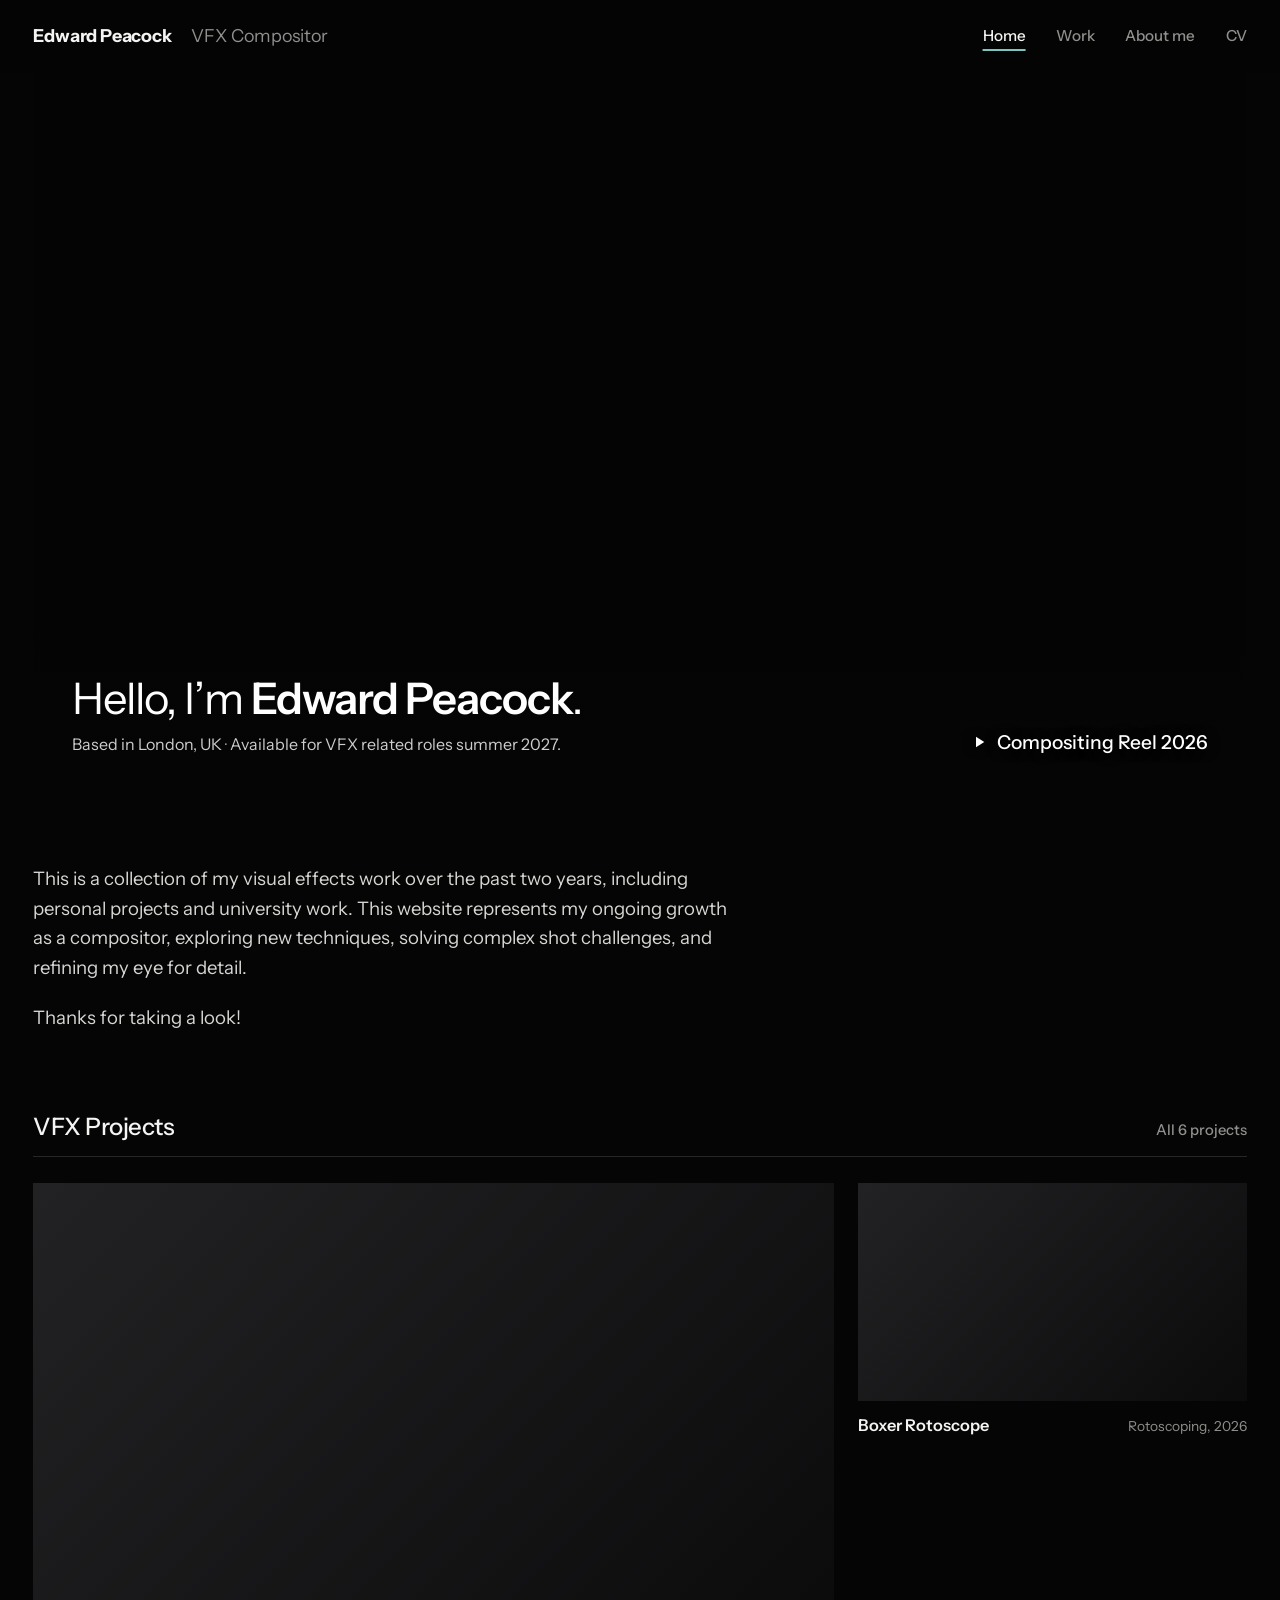
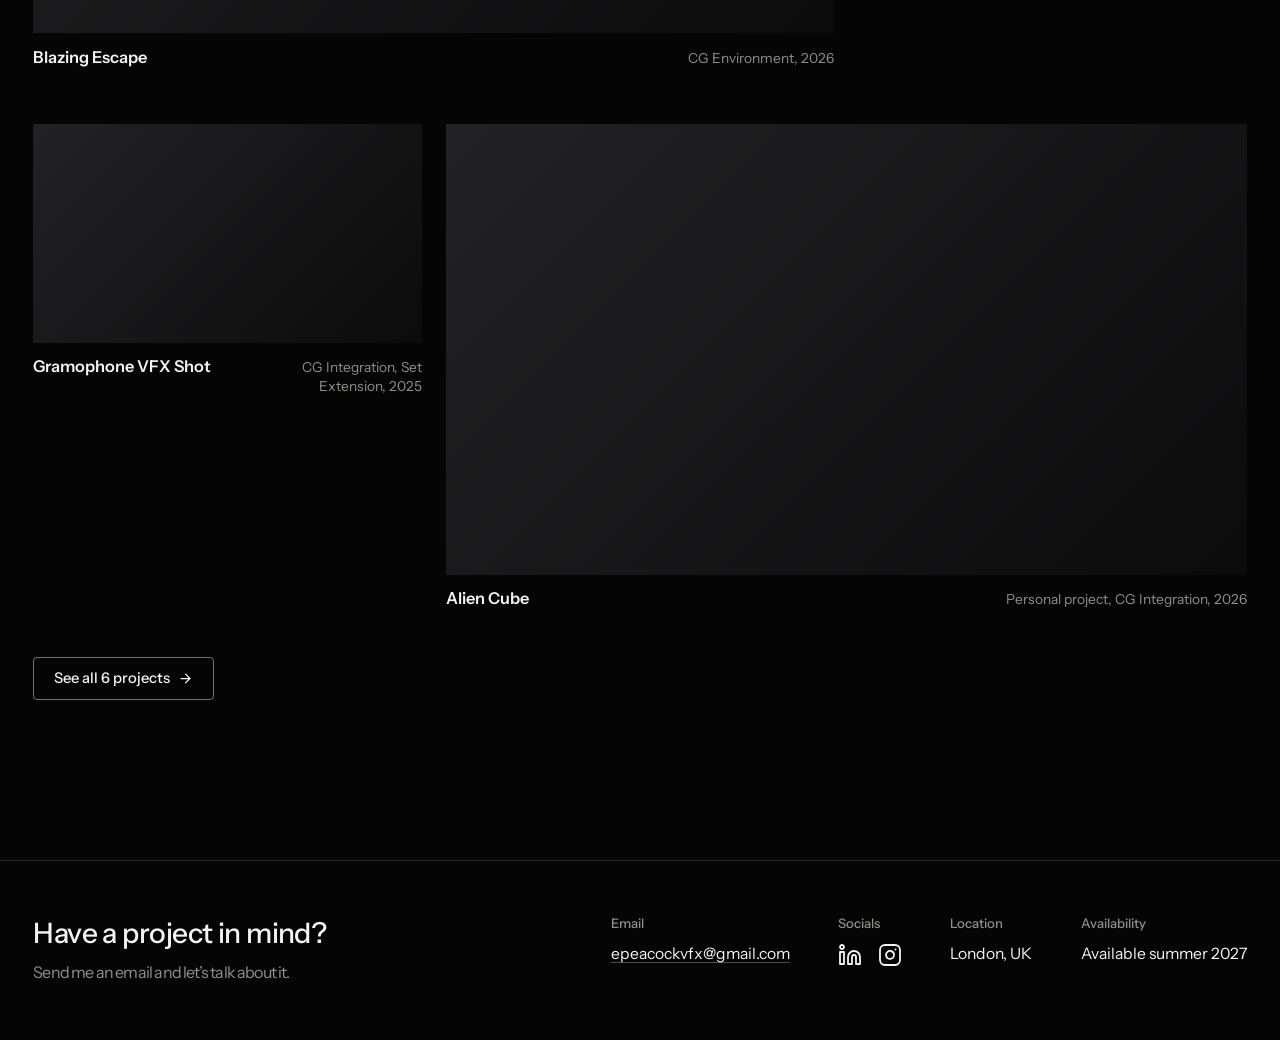
==== commit 06dff6a5: "About: phone-only menu links hidden on computers, white text selection; phone gallery gives six phot" ====
--- a/index.html
+++ b/index.html
@@ -20,7 +20,7 @@
 <link rel="preconnect" href="https://fonts.googleapis.com"><link rel="preconnect" href="https://fonts.gstatic.com" crossorigin>
 <link href="https://fonts.googleapis.com/css2?family=Instrument+Sans:wght@400;500;600;700&family=JetBrains+Mono:wght@400;500&display=swap" rel="stylesheet">
 <link rel="stylesheet" href="css/style.css?v=82">
-<link rel="stylesheet" href="css/redesign.css?v=95">
+<link rel="stylesheet" href="css/redesign.css?v=102">
 </head>
 <body class="home">
 <div id="site-header"></div>
@@ -36,7 +36,7 @@
 <div id="site-footer"></div>
 <script src="data/site.js?v=87"></script>
 <script src="js/protect.js?v=82"></script>
-<script src="js/layout.js?v=82"></script>
+<script src="js/layout.js?v=100"></script>
 <script src="js/smooth-scroll.js?v=82"></script>
 <script src="js/video.js?v=82"></script>
 <script src="js/projects.js?v=82"></script>
--- a/css/redesign.css
+++ b/css/redesign.css
@@ -425,5 +425,102 @@
 /* Photo details: the dark backing fades out to the right (and top) instead of ending in a hard edge */
 .pv-meta{padding-right:6rem;background:radial-gradient(120% 140% at 0% 100%,rgba(0,0,0,.55) 0%,rgba(0,0,0,.35) 45%,rgba(0,0,0,0) 75%)}
 @media(max-width:760px){.pv-meta{padding-right:3.5rem}}
-/* Photo details: smaller, quieter text on computers */
-@media(min-width:761px){.pv-meta{font-size:.7rem;line-height:1.35;gap:.1rem;padding:1.8rem 4.5rem .7rem .85rem}}
+
+/* v97 Photo viewer on phones: close X just above the photo's top-right corner; details behind an "Info" button under the photo */
+.pv-info-btn,.pv-info{display:none}
+@media(min-width:761px){.pv-top{display:contents}}
+@media(max-width:760px){
+  .pv{background:#050505;padding:3.5rem .75rem 4.5rem;align-items:center}
+  .pv-fig{width:100%;align-items:stretch;gap:0}
+  .pv-top{display:flex;justify-content:flex-end;margin-bottom:.35rem}
+  .pv-top .pv-close{position:static;font-size:2.2rem;padding:.2rem .1rem .2rem .6rem}
+  .pv-frame{justify-content:center}
+  .pv-fig img{max-height:calc(100svh - 15rem)}
+  .pv-meta{display:none!important}
+  .pv-info-btn{display:inline-flex;align-self:flex-start;align-items:center;gap:.35rem;margin-top:.9rem;padding:.35rem 0;border:0;background:none;
+    color:var(--text);font:500 .95rem/1 var(--body);cursor:pointer}
+  .pv-info-btn[hidden]{display:none}
+  .pv-info-btn svg{transition:transform .2s ease!important}
+  .pv-info-btn[aria-expanded="true"] svg{transform:rotate(180deg)}
+  .pv-info:not([hidden]){display:grid;grid-template-columns:auto 1fr;gap:.45rem 1.1rem;margin:.6rem 0 0;font:400 .9rem/1.35 var(--body)}
+  .pv-info dt{color:var(--muted)}
+  .pv-info dd{margin:0;color:var(--text)}
+  .pv-cap:empty{display:none}
+}
+@media(max-width:760px){
+  /* the photo stays put when Info opens: the button and details hang in the space under it */
+  .pv-fig{position:relative}
+  .pv-below{position:absolute;left:0;right:0;top:100%;display:flex;flex-direction:column}
+  .pv-fig img{max-height:calc(100svh - 19rem)}
+  .pv-close:focus{outline:none}
+}
+@media(max-width:760px){
+  /* close X and Info line up with the photo's own edges */
+  .pv-fig{width:fit-content;max-width:100%}
+  .pv.pv-tall{align-items:flex-start;padding-top:4rem}
+  .pv.pv-tall .pv-fig img{max-height:calc(100svh - 23rem)}
+}
+
+/* v100 */
+/* Photo viewer: "3 / 14" counter — top left on computers, beside Info on phones */
+.pv-count{margin:0;font:400 .9rem/1 var(--body);color:var(--muted);font-variant-numeric:tabular-nums}
+.pv-count-desk{position:absolute;top:1.65rem;left:1.6rem}
+.pv-count-phone,.pv-row{display:none}
+@media(max-width:760px){
+  .pv-count-desk{display:none}
+  .pv-row{display:flex;align-items:center;justify-content:space-between;margin-top:.9rem}
+  .pv-row .pv-info-btn{margin-top:0}
+  .pv-count-phone{display:block}
+  /* pinch / double-tap zoom on phones */
+  .pv-frame{overflow:hidden;touch-action:none}
+  .pv-frame img{transition:transform .2s ease!important;transform-origin:center}
+  .pv.pv-zoomed .pv-frame img{transition:none!important}
+  .pv{touch-action:pan-y}
+}
+/* Phone grid: two photos per row, lead photo full width, upright photos two rows tall */
+@media(max-width:760px){
+  .photo-grid{columns:auto;display:grid;grid-template-columns:repeat(2,minmax(0,1fr));gap:.6rem;grid-auto-flow:row dense;
+    grid-auto-rows:calc((100cqw - .6rem) / 2 * 9 / 16)}
+  .photo,.photo.tall{margin:0;height:100%;grid-row:auto}
+  .photo:first-child{grid-column:span 2;grid-row:span 2}
+  .photo.tall{grid-row:span 3}
+  .photo button,.photo.tall button{aspect-ratio:auto;height:100%}
+}
+/* Menu: Showreel and Photography links are phone-only */
+@media(min-width:761px){nav a.nav-phone{display:none}}
+
+/* v101 phone gallery: these photos get a full row so they aren't tiny */
+@media(max-width:760px){.photo.wide-phone,.photo.solo-phone{grid-column:span 2;grid-row:span 2}.photo.tall.solo-phone{grid-row:span 3}}
+
+/* v102 Phones turned sideways: the gallery goes back to three across, and the full-screen photo fills the height of the screen,
+   with Info and the counter sitting over the bottom of the photo and the arrows at the sides */
+@media(orientation:landscape) and (max-height:500px){
+  .photo-grid{grid-template-columns:repeat(3,minmax(0,1fr));gap:.75rem;grid-auto-rows:calc((100cqw - 1.5rem) / 3 * 9 / 16)}
+  .photo,.photo.wide-phone,.photo.solo-phone{grid-column:auto;grid-row:auto;order:0!important}
+  .photo:first-child{grid-column:span 2;grid-row:span 2}
+  .photo.tall,.photo.tall.solo-phone{grid-row:span 3}
+  .pv{background:#050505;padding:.6rem 3.6rem;align-items:center;touch-action:pan-y}
+  .pv.pv-tall{align-items:center;padding-top:.6rem}
+  .pv-fig{position:relative;width:fit-content;max-width:100%;align-items:stretch;gap:0}
+  .pv-top{display:block}
+  .pv-top .pv-close{position:fixed;top:.35rem;right:.5rem;font-size:2.2rem;padding:.2rem .4rem}
+  .pv-fig img,.pv.pv-tall .pv-fig img{max-height:calc(100svh - 1.2rem);max-width:calc(100vw - 7.2rem)}
+  .pv-frame{overflow:hidden;touch-action:none}
+  .pv-meta{display:none!important}
+  .pv-count-desk{display:none}
+  .pv-below{position:absolute;left:0;right:0;bottom:0;top:auto;display:flex;flex-direction:column-reverse;padding:2rem .8rem .55rem;
+    background:linear-gradient(rgba(0,0,0,0),rgba(0,0,0,.6));pointer-events:none}
+  .pv-below>*{pointer-events:auto}
+  .pv-row{display:flex;align-items:center;justify-content:space-between;margin:0}
+  .pv-info-btn{display:inline-flex;align-items:center;gap:.35rem;margin:0;padding:.3rem 0;border:0;background:none;color:#fff;font:500 .9rem/1 var(--body);text-shadow:0 1px 6px rgba(0,0,0,.6);cursor:pointer}
+  .pv-info-btn[hidden]{display:none}
+  .pv-info-btn[aria-expanded="true"] svg{transform:rotate(180deg)}
+  .pv-count-phone{display:block;color:rgba(255,255,255,.8)}
+  .pv-info:not([hidden]){display:grid;grid-template-columns:auto 1fr;gap:.3rem 1rem;margin:0 0 .5rem;font:400 .82rem/1.3 var(--body)}
+  .pv-info dt{color:rgba(255,255,255,.7)}
+  .pv-info dd{margin:0;color:#fff}
+  .pv-nav{top:50%;bottom:auto;transform:translateY(-50%);padding:.4rem .5rem}
+  .pv-prev{left:.4rem}
+  .pv-next{right:.4rem}
+}
+.pv-close:focus:not(:focus-visible){outline:none}
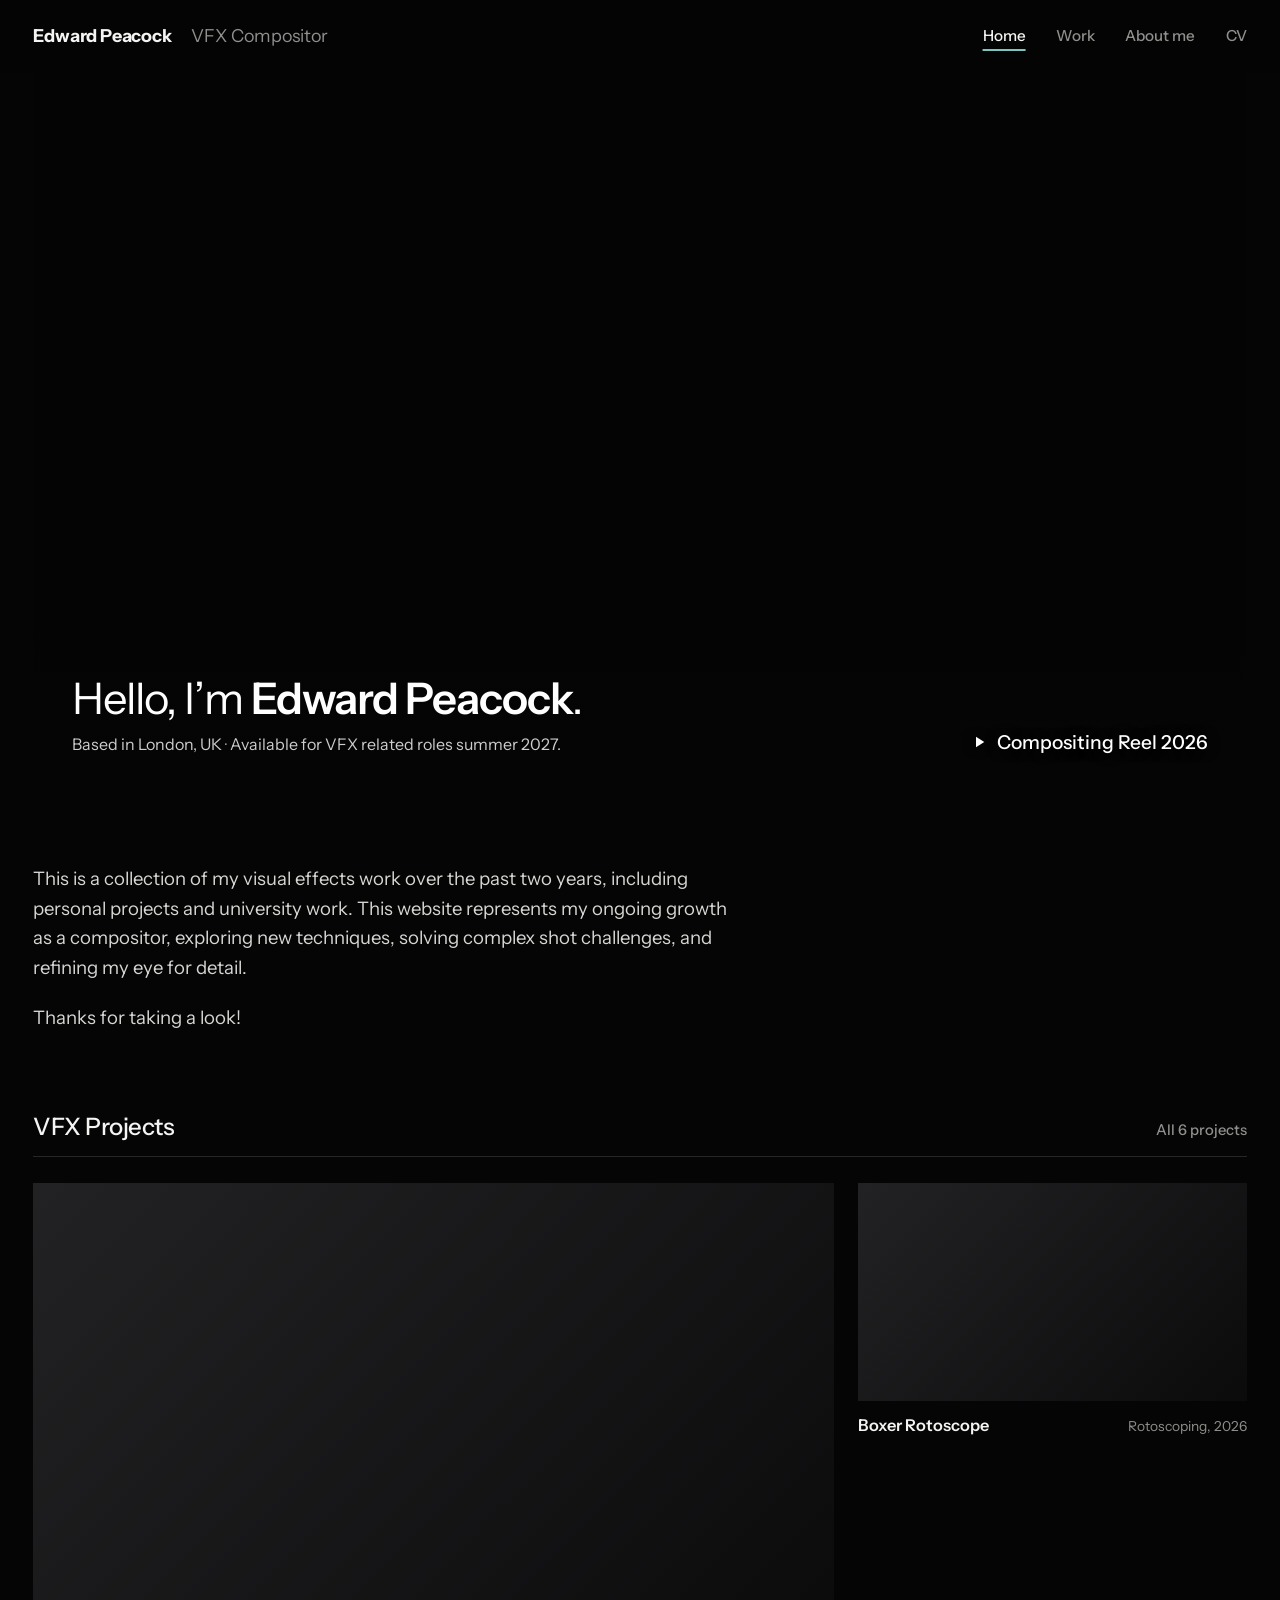
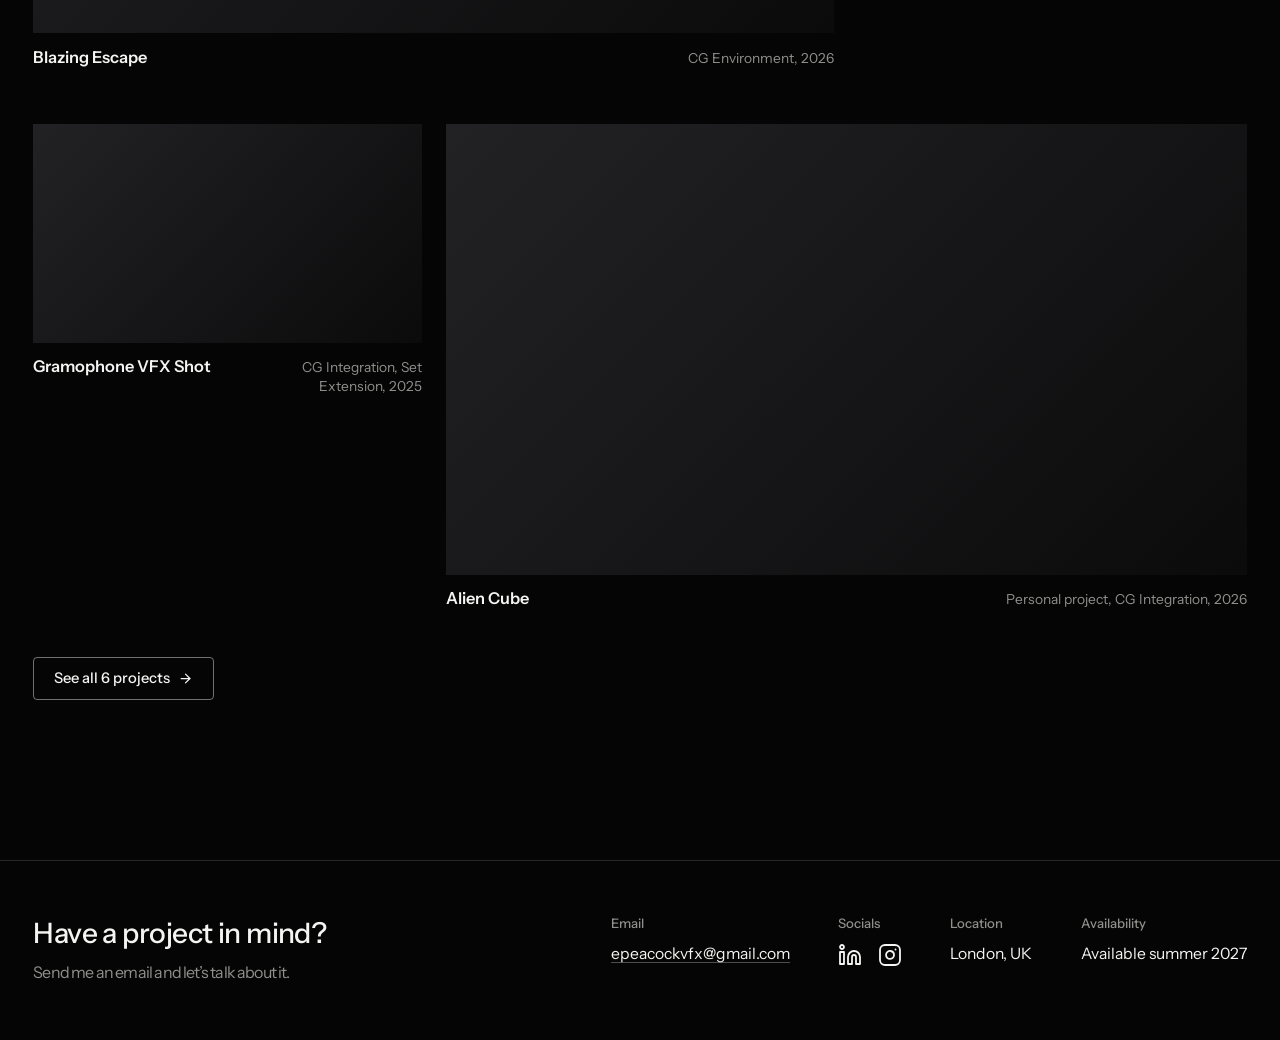
==== commit 80b55e34: "Home: new 2560x1280 banner loop (showreel-loop_v4), re-encoded to 24.2MB to fit Cloudflare's 25MB li" ====
--- a/index.html
+++ b/index.html
@@ -34,10 +34,10 @@
 <a class="more-work" id="more-work" href="work.html"><span>See all projects</span><svg viewBox="0 0 24 24" width="20" height="20" fill="none" stroke="currentColor" stroke-width="2" stroke-linecap="round" stroke-linejoin="round" aria-hidden="true"><line x1="5" y1="12" x2="19" y2="12"/><polyline points="12 5 19 12 12 19"/></svg></a></section>
 </main>
 <div id="site-footer"></div>
-<script src="data/site.js?v=87"></script>
+<script src="data/site.js?v=104"></script>
 <script src="js/protect.js?v=82"></script>
 <script src="js/layout.js?v=100"></script>
-<script src="js/smooth-scroll.js?v=82"></script>
+<script src="js/smooth-scroll.js?v=103"></script>
 <script src="js/video.js?v=82"></script>
 <script src="js/projects.js?v=82"></script>
 <script src="js/pages.js?v=82"></script>
